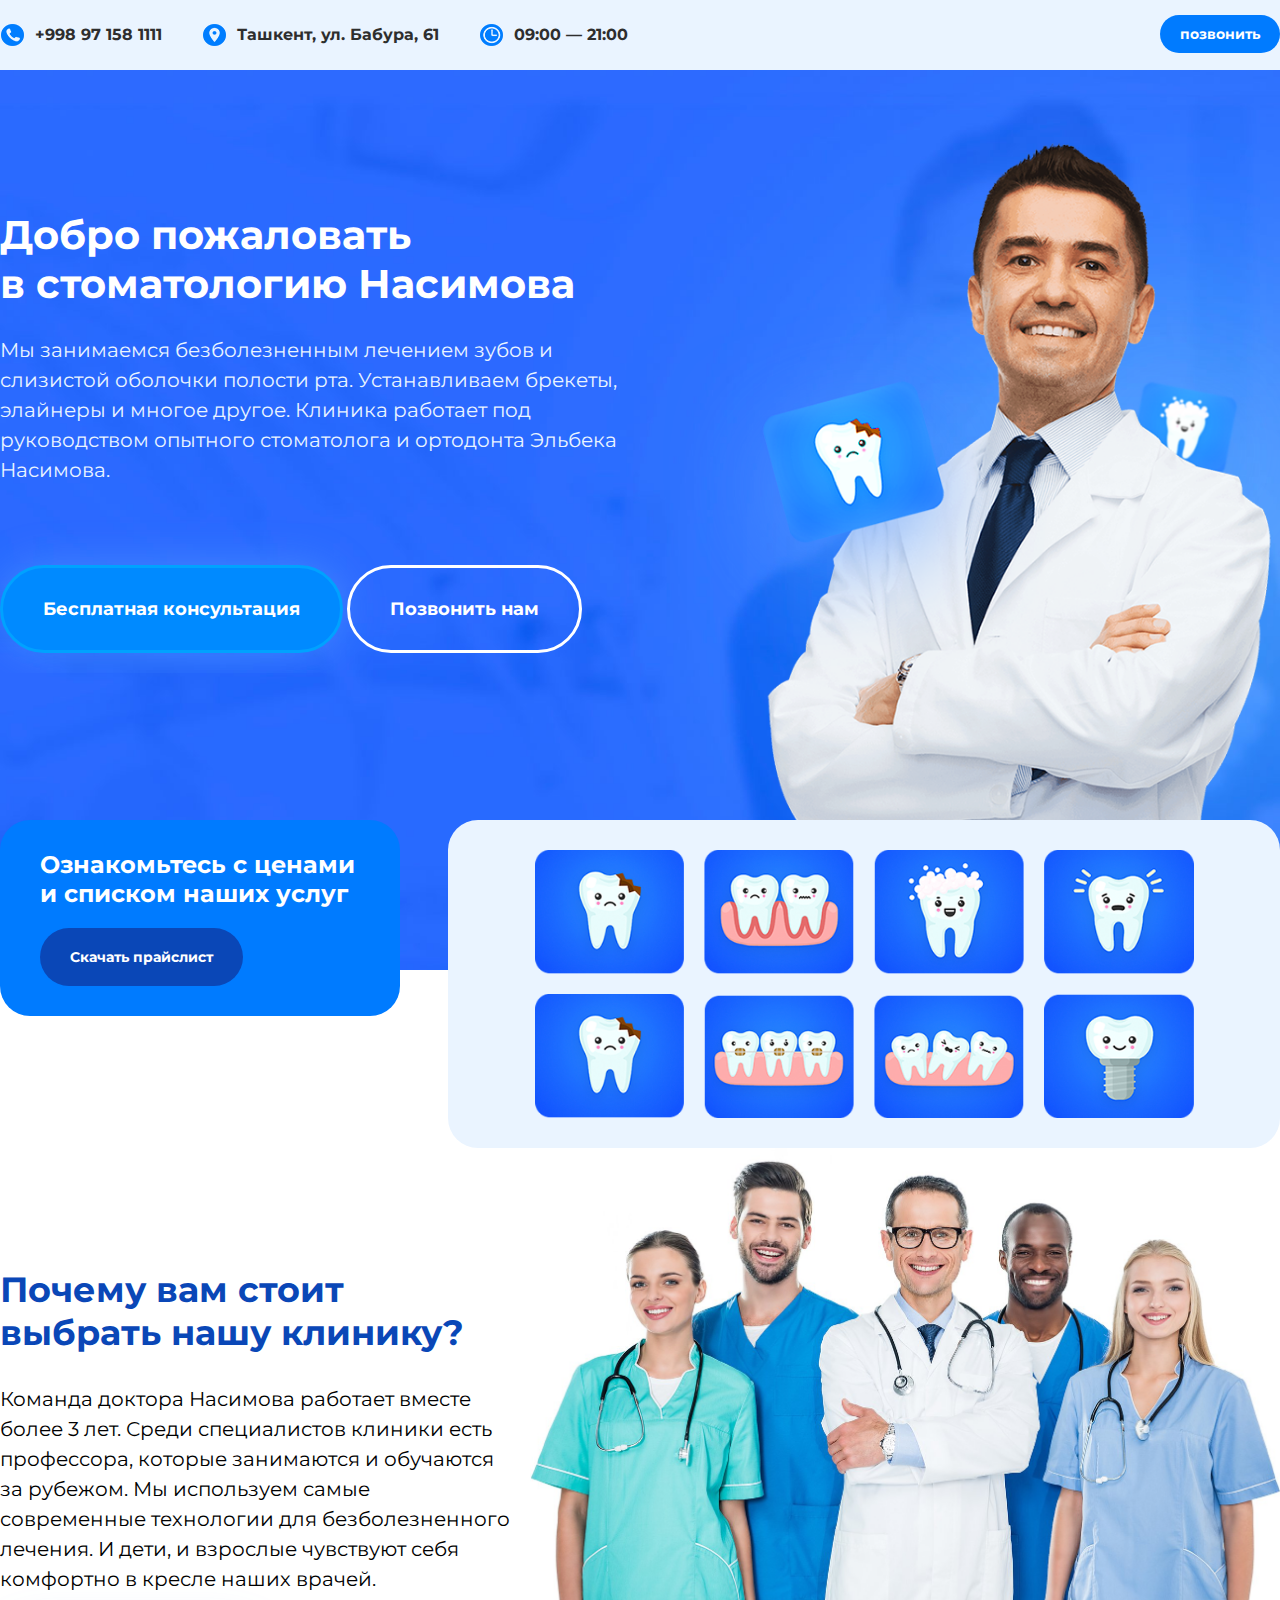
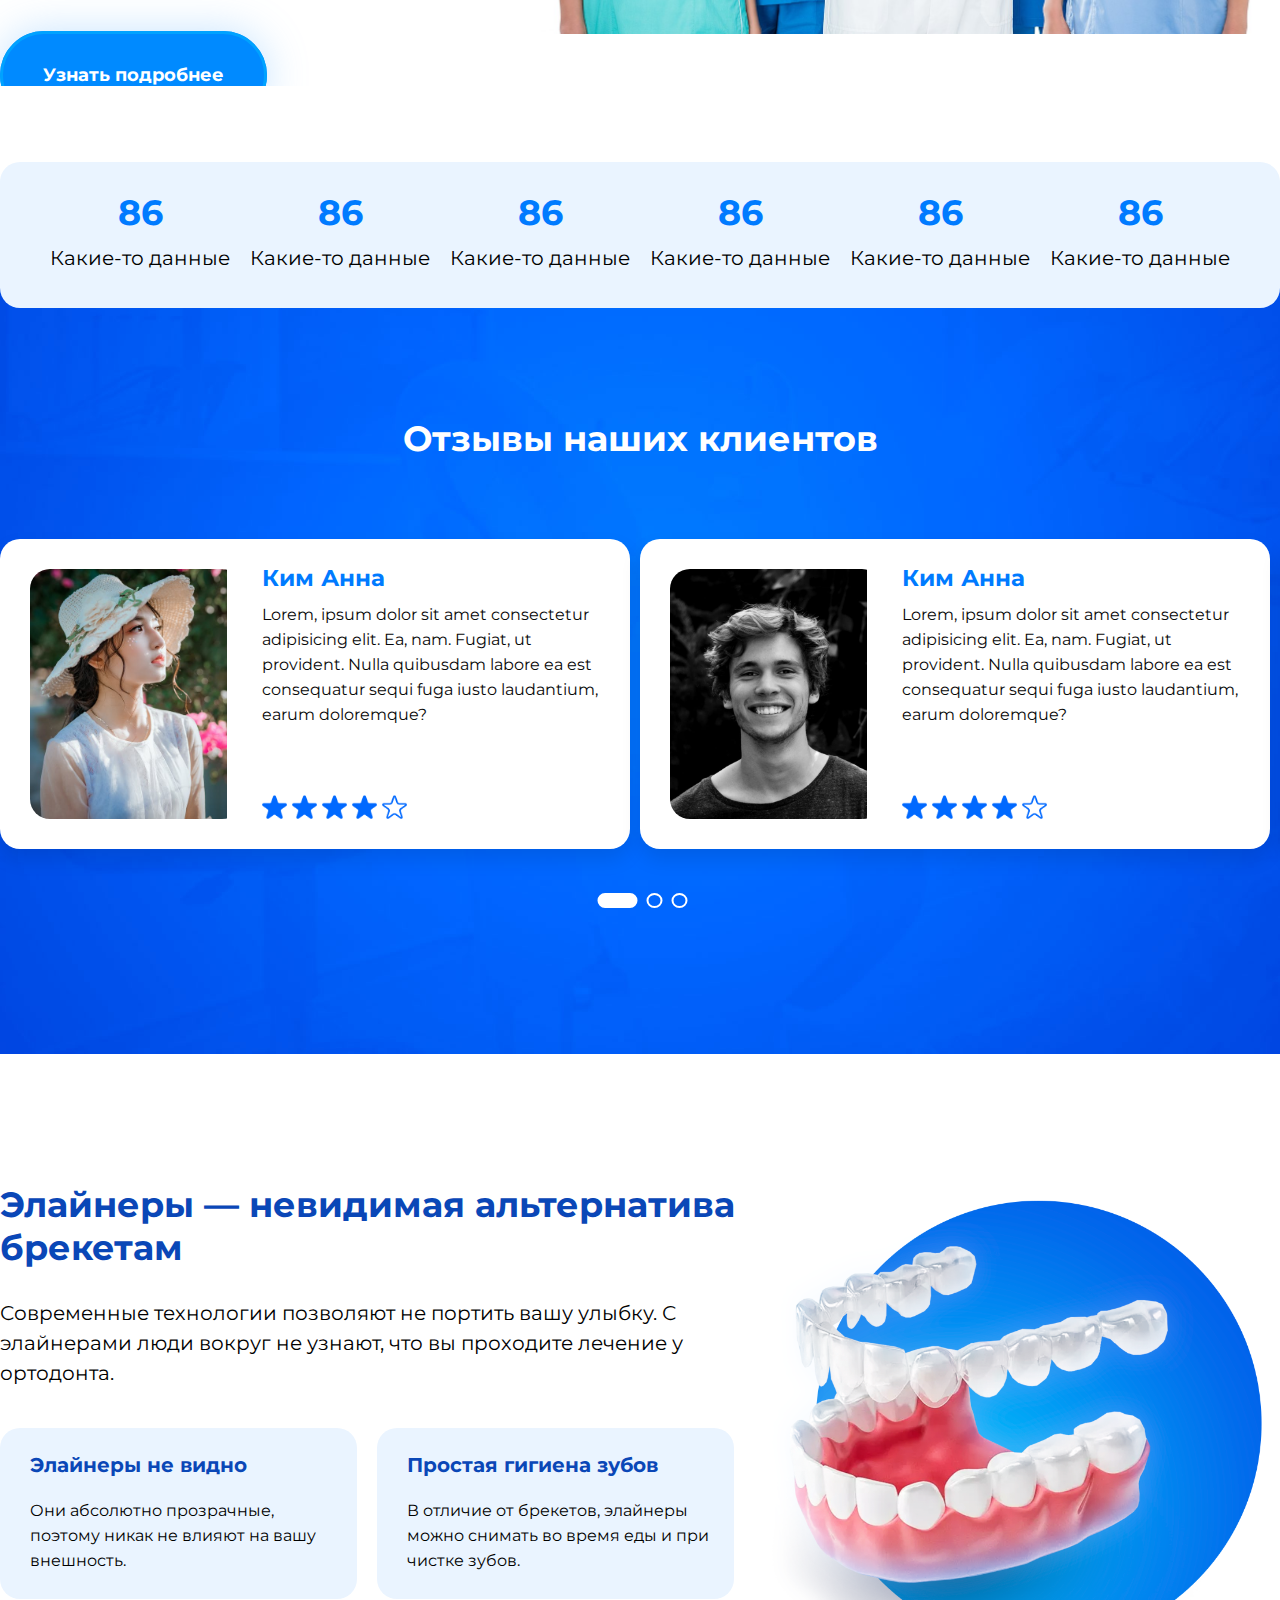
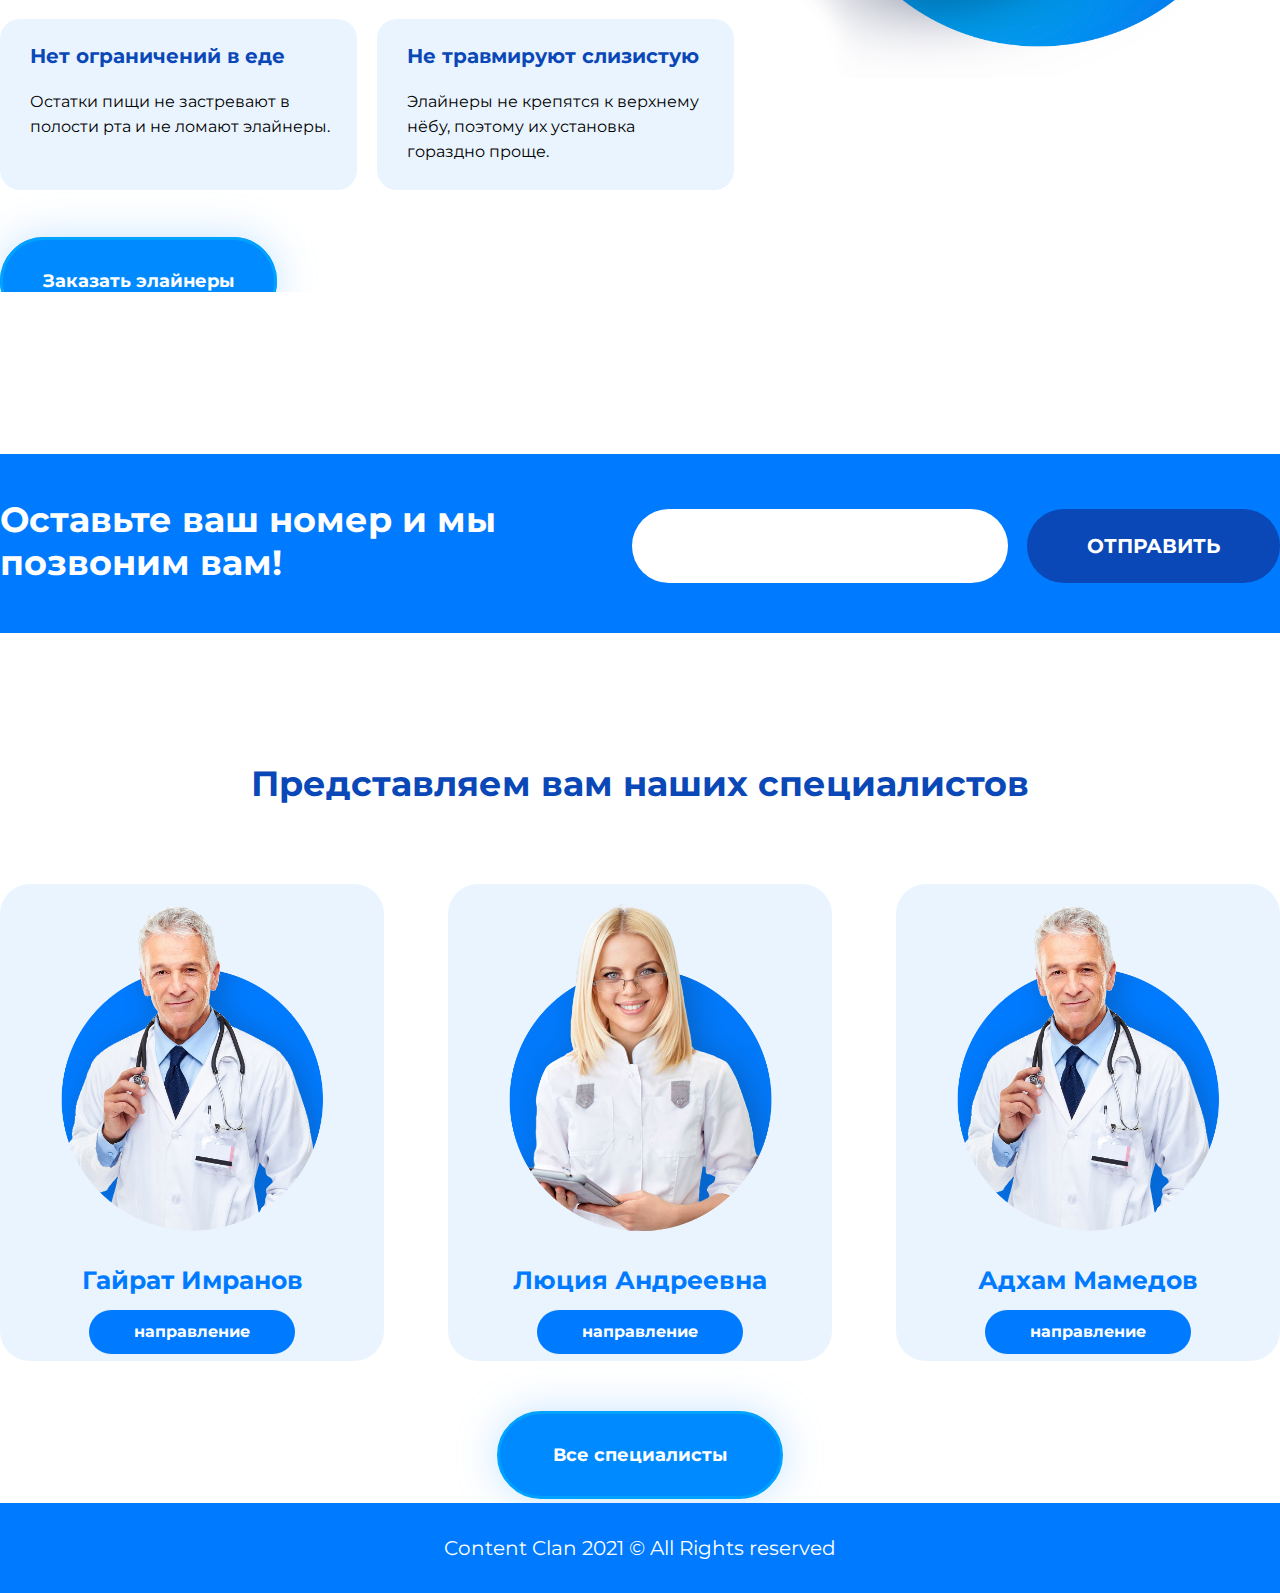
==== index.html @ 6bcc5aa1 "first deploz" ====
<!DOCTYPE html>
<html lang="ru">

    <head>
        <meta charset="UTF-8">
        <meta http-equiv="X-UA-Compatible" content="IE=edge">
        <meta name="viewport" content="width=device-width, initial-scale=1.0">
        <title>Стоматология Насимова</title>
        <link rel="stylesheet" href="style.css">
    </head>

    <body>
        <div class="popup">
            <div class="container">
                <div class="popitblock" id="popitblock">
                    <h2>Оставьте ваш номер телефона и мы вам перезвоним</h2>
                    <p>Либо позвоните нам с вашего номера и забранируем для вас время:</p>
                    <a href="#" class="telButton">+998 91 123 45 67</a>
                    <form action="POST">
                        <input id="phone" type="text" placeholder="+998 (__) ___-__-__" data-slots="_">
                        <input id="submit" type="submit" value="oтправить">
                    </form>
                    <img id="closeit" src="images/close.png" alt="closeit">
                </div>
            </div>
        </div>
        <header>
            <div class="container">
                <div class="topBar">
                    <ul>
                        <li class="topBarList">+998 97 158 1111</li>
                        <li class="topBarList">Ташкент, ул. Бабура, 61</li>
                        <li class="topBarList">09:00 — 21:00</li>
                    </ul>
                    <a href="#" class="buttonNumber" id="openPop">Позвонить</a>
                </div>

            </div>
        </header>
        <main>
            <section class="hero">
                <div class="container">
                    <div class="hero70">
                        <h1>Добро пожаловать<br>в стоматологию Насимова</h1>
                        <p>Мы занимаемся безболезненным лечением зубов и слизистой оболочки полости рта. Устанавливаем
                                                    брекеты,
                                                    элайнеры и многое другое. Клиника работает под руководством опытного стоматолога и ортодонта
                                                    Эльбека
                                                    Насимова.</p>
                        <a href="#" class="mainButton" id="openPop">Бесплатная консультация</a>
                        <a href="#" class="heroButtonSecond" id="openPop">Позвонить нам</a>
                    </div>
                    <img class="doctor" src="images/doctor.png" alt="doctor">
                </div>
            </section>
            <section class="services">
                <div class="container">
                    <div class="serviceText">
                        <h2>Ознакомьтесь с ценами и списком наших услуг</h2>

                        <a href="#" class="downloadButton">Скачать прайслист</a>
                    </div>
                    <div class="serviceIcons">
                        <div class="flexIcons">
                            <img src="images/image01.png" alt="Service Icon">
                            <img src="images/image02.png" alt="Service Icon">
                            <img src="images/image03.png" alt="Service Icon">
                            <img src="images/image04.png" alt="Service Icon">
                            <img src="images/image05.png" alt="Service Icon">
                            <img src="images/image06.png" alt="Service Icon">
                            <img src="images/image07.png" alt="Service Icon">
                            <img src="images/image08.png" alt="Service Icon">
                        </div>
                    </div>
                </div>
            </section>
            <section class="whyWe">
                <div class="container">
                    <div class="whyWeText">
                        <h2>Почему вам стоит выбрать нашу клинику?</h2>
                        <p>Команда доктора Насимова работает вместе более 3 лет. Среди специалистов клиники есть профессора,
                                                    которые занимаются и обучаются за рубежом. Мы используем самые современные технологии для
                                                    безболезненного лечения. И дети, и взрослые чувствуют себя комфортно в кресле наших врачей.</p>
                        <a href="#" class="mainButton buttonWhyWe" id="openPop">Узнать подробнее</a>
                        <img src="images/team-group.jpg" alt="Our doctors">
                    </div>

                </div>
            </section>
            <section class="statistics">
                <div class="container">
                    <ul class="numbersList">
                        <li class="numbersItem">
                            <h2>86</h2>
                            <p>Какие-то данные</p>
                        </li>
                        <li class="numbersItem">
                            <h2>86</h2>
                            <p>Какие-то данные</p>
                        </li>
                        <li class="numbersItem">
                            <h2>86</h2>
                            <p>Какие-то данные</p>
                        </li>
                        <li class="numbersItem">
                            <h2>86</h2>
                            <p>Какие-то данные</p>
                        </li>
                        <li class="numbersItem">
                            <h2>86</h2>
                            <p>Какие-то данные</p>
                        </li>
                        <li class="numbersItem">
                            <h2>86</h2>
                            <p>Какие-то данные</p>
                        </li>
                    </ul>
                </div>
            </section>
            <section class="testimonials">
                <div class="container testimonial">
                    <h2>Отзывы наших клиентов</h2>
                    <div class="wrapper">
                        <div class="card">
                            <div class="card-thumb">
                                <img src="images/img-1.jpeg" class="client-img" alt="">
                            </div>
                            <div class="card-body">
                                <h3 class="clientName">Ким Анна</h3>
                                <p class="review">Lorem, ipsum dolor sit amet consectetur adipisicing elit. Ea, nam. Fugiat, ut provident. Nulla quibusdam labore ea est consequatur sequi fuga iusto laudantium, earum doloremque?</p>
                                <div class="rating">
                                    <img src="images/star-fill.png" class="star" alt="">
                                    <img src="images/star-fill.png" class="star" alt="">
                                    <img src="images/star-fill.png" class="star" alt="">
                                    <img src="images/star-fill.png" class="star" alt="">
                                    <img src="images/star-no-fill.png" class="star" alt="">
                                </div>
                            </div>
                        </div>
                        <div class="card">
                            <div class="card-thumb">
                                <img src="images/img-2.jpeg" class="client-img" alt="">
                            </div>
                            <div class="card-body">
                                <h3 class="clientName">Ким Анна</h3>
                                <p class="review">Lorem, ipsum dolor sit amet consectetur adipisicing elit. Ea, nam. Fugiat, ut provident. Nulla quibusdam labore ea est consequatur sequi fuga iusto laudantium, earum doloremque?</p>
                                <div class="rating">
                                    <img src="images/star-fill.png" class="star" alt="">
                                    <img src="images/star-fill.png" class="star" alt="">
                                    <img src="images/star-fill.png" class="star" alt="">
                                    <img src="images/star-fill.png" class="star" alt="">
                                    <img src="images/star-no-fill.png" class="star" alt="">
                                </div>
                            </div>
                        </div>
                        <div class="card">
                            <div class="card-thumb">
                                <img src="images/img-3.jpeg" class="client-img" alt="">
                            </div>
                            <div class="card-body">
                                <h3 class="clientName">Ким Анна</h3>
                                <p class="review">Lorem, ipsum dolor sit amet consectetur adipisicing elit. Ea, nam. Fugiat, ut provident. Nulla quibusdam labore ea est consequatur sequi fuga iusto laudantium, earum doloremque?</p>
                                <div class="rating">
                                    <img src="images/star-fill.png" class="star" alt="">
                                    <img src="images/star-fill.png" class="star" alt="">
                                    <img src="images/star-fill.png" class="star" alt="">
                                    <img src="images/star-fill.png" class="star" alt="">
                                    <img src="images/star-no-fill.png" class="star" alt="">
                                </div>
                            </div>
                        </div>
                        <div class="card">
                            <div class="card-thumb">
                                <img src="images/img-3.jpeg" class="client-img" alt="">
                            </div>
                            <div class="card-body">
                                <h3 class="clientName">Ким Анна</h3>
                                <p class="review">Lorem, ipsum dolor sit amet consectetur adipisicing elit. Ea, nam. Fugiat, ut provident. Nulla quibusdam labore ea est consequatur sequi fuga iusto laudantium, earum doloremque?</p>
                                <div class="rating">
                                    <img src="images/star-fill.png" class="star" alt="">
                                    <img src="images/star-fill.png" class="star" alt="">
                                    <img src="images/star-fill.png" class="star" alt="">
                                    <img src="images/star-fill.png" class="star" alt="">
                                    <img src="images/star-no-fill.png" class="star" alt="">
                                </div>
                            </div>
                        </div>
                        <div class="card">
                            <div class="card-thumb">
                                <img src="images/img-3.jpeg" class="client-img" alt="">
                            </div>
                            <div class="card-body">
                                <h3 class="clientName">Ким Анна</h3>
                                <p class="review">Lorem, ipsum dolor sit amet consectetur adipisicing elit. Ea, nam. Fugiat, ut provident. Nulla quibusdam labore ea est consequatur sequi fuga iusto laudantium, earum doloremque?</p>
                                <div class="rating">
                                    <img src="images/star-fill.png" class="star" alt="">
                                    <img src="images/star-fill.png" class="star" alt="">
                                    <img src="images/star-fill.png" class="star" alt="">
                                    <img src="images/star-fill.png" class="star" alt="">
                                    <img src="images/star-no-fill.png" class="star" alt="">
                                </div>
                            </div>
                        </div>
                        <div class="card">
                            <div class="card-thumb">
                                <img src="images/img-3.jpeg" class="client-img" alt="">
                            </div>
                            <div class="card-body">
                                <h3 class="clientName">Ким Анна</h3>
                                <p class="review">Lorem, ipsum dolor sit amet consectetur adipisicing elit. Ea, nam. Fugiat, ut provident. Nulla quibusdam labore ea est consequatur sequi fuga iusto laudantium, earum doloremque?</p>
                                <div class="rating">
                                    <img src="images/star-fill.png" class="star" alt="">
                                    <img src="images/star-fill.png" class="star" alt="">
                                    <img src="images/star-fill.png" class="star" alt="">
                                    <img src="images/star-fill.png" class="star" alt="">
                                    <img src="images/star-no-fill.png" class="star" alt="">
                                </div>
                            </div>
                        </div>
                    </div>
                    <div class="indicators">
                        <button class="active"></button>
                        <button></button>
                        <button></button>
                    </div>
                </div>
            </section>
            <section class="aligners">
                <div class="container">
                    <div class="alignersText">
                        <h2>Элайнеры — невидимая альтернатива брекетам</h2>
                        <p>Современные технологии позволяют не портить вашу улыбку. С элайнерами люди вокруг не узнают, что
                                                    вы проходите лечение у ортодонта.</p>
                        <ul class="alignersList">
                            <li class="alignersItem">
                                <p class="alignersHeader">Элайнеры не видно</p>
                                <p>Они абсолютно прозрачные, поэтому никак не влияют на вашу внешность.</p>
                            </li>
                            <li class="alignersItem">
                                <p class="alignersHeader">Простая гигиена зубов</p>
                                <p>В отличие от брекетов, элайнеры можно снимать во время еды и при чистке зубов.</p>
                            </li>
                            <li class="alignersItem">
                                <p class="alignersHeader">Нет ограничений в еде</p>
                                <p>Остатки пищи не застревают в полости рта и не ломают элайнеры.</p>
                            </li>
                            <li class="alignersItem">
                                <p class="alignersHeader">Не травмируют слизистую</p>
                                <p>Элайнеры не крепятся к верхнему нёбу, поэтому их установка гораздно проще.</p>
                            </li>
                        </ul>
                        <a href="#" class="mainButton" id="openPop">Заказать элайнеры</a>

                    </div>
                    <img src="images/aligners.png" alt="Aligners">
                </div>
            </section>
            <section class="contactUsForm">
                <div class="container">
                    <div class="fiftyTofifty">
                        <h2>Оставьте ваш номер и мы позвоним вам!</h2>
                    </div>
                    <form action="submit">
                        <input class="telNummer" type="number">
                        <input class="submitButton" type="submit" value="ОТПРАВИТЬ">
                    </form>
                </div>
            </section>
            <section class="doctorsection">
                <div class="container">
                    <h2>Представляем вам наших специалистов</h2>
                    <div class="doc">
                        <div class="doctors">
                            <img src="images/doctorsDesc.png" alt="" class="doctorImg">
                            <h3 class="headingDoctors">Гайрат Имранов</h3>
                            <p class="doctorsSpecs">направление</p>
                        </div>
                        <div class="doctors">
                            <img src="images/doctorsDescW.png" alt="" class="doctorImg">
                            <h3 class="headingDoctors">Люция Андреевна</h3>
                            <p class="doctorsSpecs">направление</p>
                        </div>
                        <div class="doctors">
                            <img src="images/doctorsDesc.png" alt="" class="doctorImg">
                            <h3 class="headingDoctors">Адхам Мамедов</h3>
                            <p class="doctorsSpecs">направление</p>
                        </div>
                    </div>
<a href="https://www.instagram.com/nasimov.orthodontics/" class="mainButton" target="_blank">Все специалисты</a>               
</div>
            </section>
        </main>
        <footer>
            <p>Content Clan 2021 © All Rights reserved</p>
        </footer>
        <script src="app.js"></script>
    </body>

</html>
---- style.css ----
@import url('https://fonts.googleapis.com/css2?family=Montserrat:wght@400;700&display=swap');

:root {
    --color-primary: #007bff;
    --color-secondary: #0a47b7;
    --color-bg: #eaf4ff;
    --color-dark: rgb(46, 46, 46);
}

body{
    margin: 0;
    padding: 0;
    font-family: 'Montserrat', sans-serif;
}
header{
    background-color: var(--color-bg);
}

.container{
    max-width: 1280px;
    margin: auto; 
}

.topBar{
    margin: 0;
    padding: 25px 0 45px 0;
}

.topBar ul{
    padding: 0;
    margin: 0;
}

.topBar li{
    display: inline;
    float: left;
    position: relative;
    text-decoration: none;
    padding-right: 40px;
    padding-left: 35px;
    font-weight: 700;
    color: var(--color-dark);
}

.topBar li::before{
    content: "";
    color: red;
    width: 25px;
    height: 25px;
    position: absolute;
    left: 0px;
    top:-3px;
    background-size: 25px 25px;
}

.topBar li:nth-child(1)::before{
    background-image: url("images/phoneIcon.png");
}
.topBar li:nth-child(2)::before{
    background-image: url("images/locatioIcon.png");
}
.topBar li:nth-child(3)::before{
    background-image: url("images/timeIcon.png");
}

.topBar a{
    padding: 0;
    font-size: 14px;
    margin: 0;
    float: right;
    text-transform: lowercase;
    margin-top: -10px;
    color: white;
    background-color: var(--color-primary);
    padding: 10px 20px;
    text-decoration: none;
    font-weight: 700;
    border-radius: 100px;
}

.hero{
    padding: 0;
    height: 100vh;
    text-align: center;
    background-image: url("images/bg-doc-hero.jpg");
    background-size: cover;
    background-position: 0 0;
}

.hero70{
    display: inline;
    width: 60%;
    float: left;
    text-align: left;
    color: white;
    position: relative;

}
.hero70 h1{
    margin-top: 210px;
    font-size: 53px;
}

p{
    font-size: 20px;
    line-height: 30px;
}

.hero70 p{
    color: var(--color-bg);
    margin-bottom: 80px;
}

.mainButton{
    color: white;
    background-color: #008aff;
    padding: 30px 40px;
    border-radius: 200px;
    font-size: 18px;
    font-weight: 700;
    text-decoration: none;
    box-shadow: 0 0px 40px rgba(107, 184, 255, 0.377);
    border: rgb(0, 162, 255) 3px solid;
}
.heroButtonSecond{
    margin-left: 20px;
    color: white;
    border: white 3px solid;
    padding: 30px 40px;
    border-radius: 200px;
    font-size: 18px;
    font-weight: 700;
    text-decoration: none;
}
.doctor{
    width: 720px;
    position: absolute;
    float: right;
    right: 170px;
    bottom: -70px;
}

.services{
    position: relative;
    z-index: 3;
    margin-top: -70px;
}

.serviceText{
    display: inline-block;
    width: 25%;
    background-color: var(--color-primary);
    color: white;
    padding: 10px 40px;
    border-radius: 30px;
}
h2{
    font-size: 35px;
}

.downloadButton{
    display: inline-block;
    color: white;
    background-color: var(--color-secondary);
    padding: 20px 30px;
    border-radius: 200px;
    font-size: 16px;
    font-weight: 700;
    text-decoration: none;
    margin-bottom: 20px;
}
.serviceIcons{
    width: 65%;
    background-color: var(--color-bg);
    float: right;
    border-radius: 30px;
}
.flexIcons{
    display: flex;
    width: 100%;
    flex-wrap: wrap;
    justify-content: center;
    align-items: center;
    margin: 20px 0;
}
.flexIcons img{
    width: 18%;
    padding: 10px;
}
.whyWe .container{
    position: relative;
    margin-bottom: 60px;
}

.whyWeText{
    width: 40%;   
}
.whyWeText h2{
    margin-top: 120px;
    color: var(--color-secondary);   
}
.whyWeText p{
    position: relative;
    z-index: 3;
    margin-bottom: 70px;
}
.whyWeText img{
    position: absolute;
    width: 750px;
    top: 0;
    right: 0;
}

.numbersList{
    border-radius: 20px;
    background-color: var(--color-bg);
    position: relative;
    display: flex;
    justify-content: center;
    align-items: center;
    z-index: 10;
    flex-wrap: wrap;
    padding: 0 30px;
}

.numbersList li{
    margin: 0 10px;
    text-align: center;
    list-style-type: none;
}

.numbersList li h2{
    color: var(--color-primary);
}

.numbersList li p{
    padding-bottom: 15px;
    margin-top: -20px;
}


/*-----SLIDER-----*/
.testimonials{
    width: 100%;
    margin-top: -80px;
    height: 90vh;
    display: flex;
    justify-content: center;
    align-items: center;
    color: #080808;
    background: url("images/bgReviews.jpg");
    background-size: cover;
}

.testimonial{

    position: relative;
    min-width: 350px;
    min-height: 250px;
    padding-bottom: 40px;
    overflow: hidden;
    font-family: 'Montserrat', sans-serif
}

.testimonial h2{
    color: white;
    text-align: center;
}


.wrapper{
    width: 300%;
    min-height: 100%;
    display: flex;
    justify-content: space-between;
    transition: 1s;
}

.card{
    width: 100%;
    min-height: 100%;
    background: #fff;
    border-radius: 20px;
    box-shadow: 0 10px 20px rgba(0, 0, 0, 0.1);
    display: flex;
    justify-content: center;
    align-items: center;
    padding: 30px;
    margin: 50px 10px 20px 0;
}

.card-thumb{
    width: 70%;
    height: 250px;
    overflow: hidden;
    border-radius: 20px;
    position: relative;
    padding-right: 15px;
}

.client-img{
    width: 100%;
    height: 100%;
    object-fit: cover;
}

.card-body{
    width: 120%;
    min-height: 100%;
    height: auto;
    margin-left: 20px;
    position: relative;
    padding-bottom: 50px;
}

.review{
    margin-top: 30px;
    font-size: 16px;
    line-height: 25px;
}

.clientName{
    margin-top: 20px;
    font-size: 23px;
    margin-bottom: -20px;
    color: var(--color-primary);
}

.rating{
    position: absolute;
    bottom: 25px;
    left: 0;
    display: flex;
    justify-content: center;
    align-items: center;
}

.star{
    width: 25px;
    margin-right: 5px;
}

.indicators{
    position: absolute;
    bottom: 0;
    left: 50%;
    transform: translateX(-50%);
}

.indicators button{
    background: none;
    border: none;
    outline: none;
    width: 15px;
    height: 15px;
    border-radius: 50%;
    border: 2px solid #fff;
    cursor: pointer;
    margin-left: 5px;
    transition: .5s;
}

button.active{
    width: 40px;
    border-radius: 50px;
    background: #fff;
}

/*----Aligners----*/
.aligners{
    height: 100vh;
    margin-bottom: 100px;
}


.alignersText{
    width: 60%;
    display: inline-block;
}
.alignersText h2{
    color: var(--color-secondary);
    padding-top: 100px;
}

.alignersList{
    display: flex;
    flex-wrap: wrap;
    margin: 0px 0px 80px 0;
    padding: 0;
}

.alignersItem{
    list-style-type: none;
    width: 40%;
    background-color: var(--color-bg);
    border-radius: 20px;
    padding: 5px 20px 10px 30px;
    margin: 20px 20px 0 0;
    position: relative;
}

.aligners img{
    width: 40%;
    float: right;
    position: absolute;
    margin-top: 130px;
}
.alignersItem p{
    font-size: 16px;
    line-height: 25px;
}
.alignersHeader{
    color: var(--color-secondary);
    font-weight: 700;
    font-size: 20px !important;
}

/*----Form----*/
.contactUsForm{
    background-color: var(--color-primary);
    padding: 15px 0 20px 0;
}

.fiftyTofifty{
    width: 40%;
    color: white;
    display: inline-block;
}
form{
    display: block;
    float: right;
    margin-top: 40px;
}

.telNummer{
    padding: 25px 50px 25px 50px;
    border-radius: 100px;
    border: none;
    font-size: 20px;
    font-family: 'Montserrat', sans-serif;
    font-weight: 700;
    color: var(--color-primary);
}
.submitButton{
    padding: 25px 60px;
    border-radius: 100px;
    margin-left: 15px;
    border: none;
    font-size: 20px;
    font-family: 'Montserrat', sans-serif;
    font-weight: 700;
    color: white;
    background-color: var(--color-secondary);
}
/*----Doctors----*/
.doctorsection{
    height: 100vh;
    margin-top: -30px;
}
.doctorsection .mainButton{
    text-align: center;
    display: block;
    margin: 50px auto;
    width: 200px;
} 
.doc{
    display: flex;
    flex-wrap: wrap;
    justify-content: space-between;
    align-items: center;
}
.doctors{
    width: 30%;
    border-radius: 30px;
    height: 53vh;
    background-color: var(--color-bg);
    overflow: hidden;
}
.doctors img{
    width: 70%;
    display: block;
    padding-top: 20px;
    margin: auto;
}

.doctorsection h2{
    color: var(--color-secondary);
    text-align: center;
    padding-top: 130px;
    padding-bottom: 50px;
}

.headingDoctors{
    text-align: center;
    font-size: 25px;
    color: var(--color-primary);
}
.doctorsSpecs{
    text-align: center;
    color: white;
    font-weight: 700;
    background-color: var(--color-primary);
    padding: 7px 7px;
    border-radius: 100px;
    display: block;
    width: 50%;
    margin: auto;
    font-size: 16px;
    margin-top: -10px;

}

footer{
    background-color: var(--color-primary);
    text-align: center;
    color: white;
    padding: 10px 0;
}

/*----form css----*/
.popup{
    height: 100vh;
    width: 100%;
    position: fixed;
    z-index: 9990;
    display: none;
    background-color: rgba(0, 0, 0, 0.884);
}
.popitblock{
    width: 50%;
    margin: 25% auto;
    padding: 20px 70px;
    border-radius: 30px;
    color: white;
    background-color: var(--color-primary);
    position: relative;
    box-shadow: 0 10px 100px rgb(0, 140, 255);
}
.popitblock a{
 background-color: var(--color-secondary);
 color: white;
 text-decoration: none;
 font-weight: 700;
 padding: 20px;
 border-radius: 30px;
 display: inline-block;
 margin-bottom: 20px;
}
.popitblock form{
    display: inline;
    margin-top: 0px;
}
#phone{
    font-size: 18px;
    padding: 15px 15px 15px 20px;
    border-radius: 30px;
    border: none;
    font-family: 'Montserrat', sans-serif;
    color: dimgrey;
    text-decoration: none;

}
#submit{
    font-size: 18px;
    margin-left: -50px;
    padding: 16px 30px;
    border-radius: 30px;
    border: none;
    font-family: 'Montserrat', sans-serif;
    color: white;
    background-color: var(--color-secondary);
    text-decoration: none;
}
.popitblock img{
    width: 35px;
    position: absolute;
    height: 35px;
    top: 20px;
    right: 20px;
}


@media (max-width: 800px){
    .container{
        width: 50%;
        margin: auto;
    }
    .card{
        flex-direction: column;
    }
    .card-thumb{
        width: 100%;
        border-radius: 10px;
    }
    .card-body{
        width: 100%;
        min-height: auto;
        margin-left: 0;
    }
}


@media screen and (min-width: 1440px) and (max-width: 1919px){
    .container{
        width: 100%;
    }
    .doctor{
        right: 10px
    }
}

@media screen and (min-width: 1024px) and (max-width: 1439px){
    .container{
        width: 100%;
        overflow: hidden;
        margin-right: 0;
        margin: auto;
    }
    .doctor{
        right: -80px;
        top: 131px;
    }
    .hero{
        margin-bottom: -150px;
    }
    .hero70{
        width: 50%;
        margin-top: -70px;
    }
    .hero70 h1{
        font-size: 40px;
    }
    .hero70 a{
        font-size: 18px;
        display: inline-block;
        margin-bottom: 20px;
        margin-left: 0px;
    }

    .serviceText h2{
        font-size: 24px;
    }
    .serviceText a{
        font-size: 14px;
    }
}
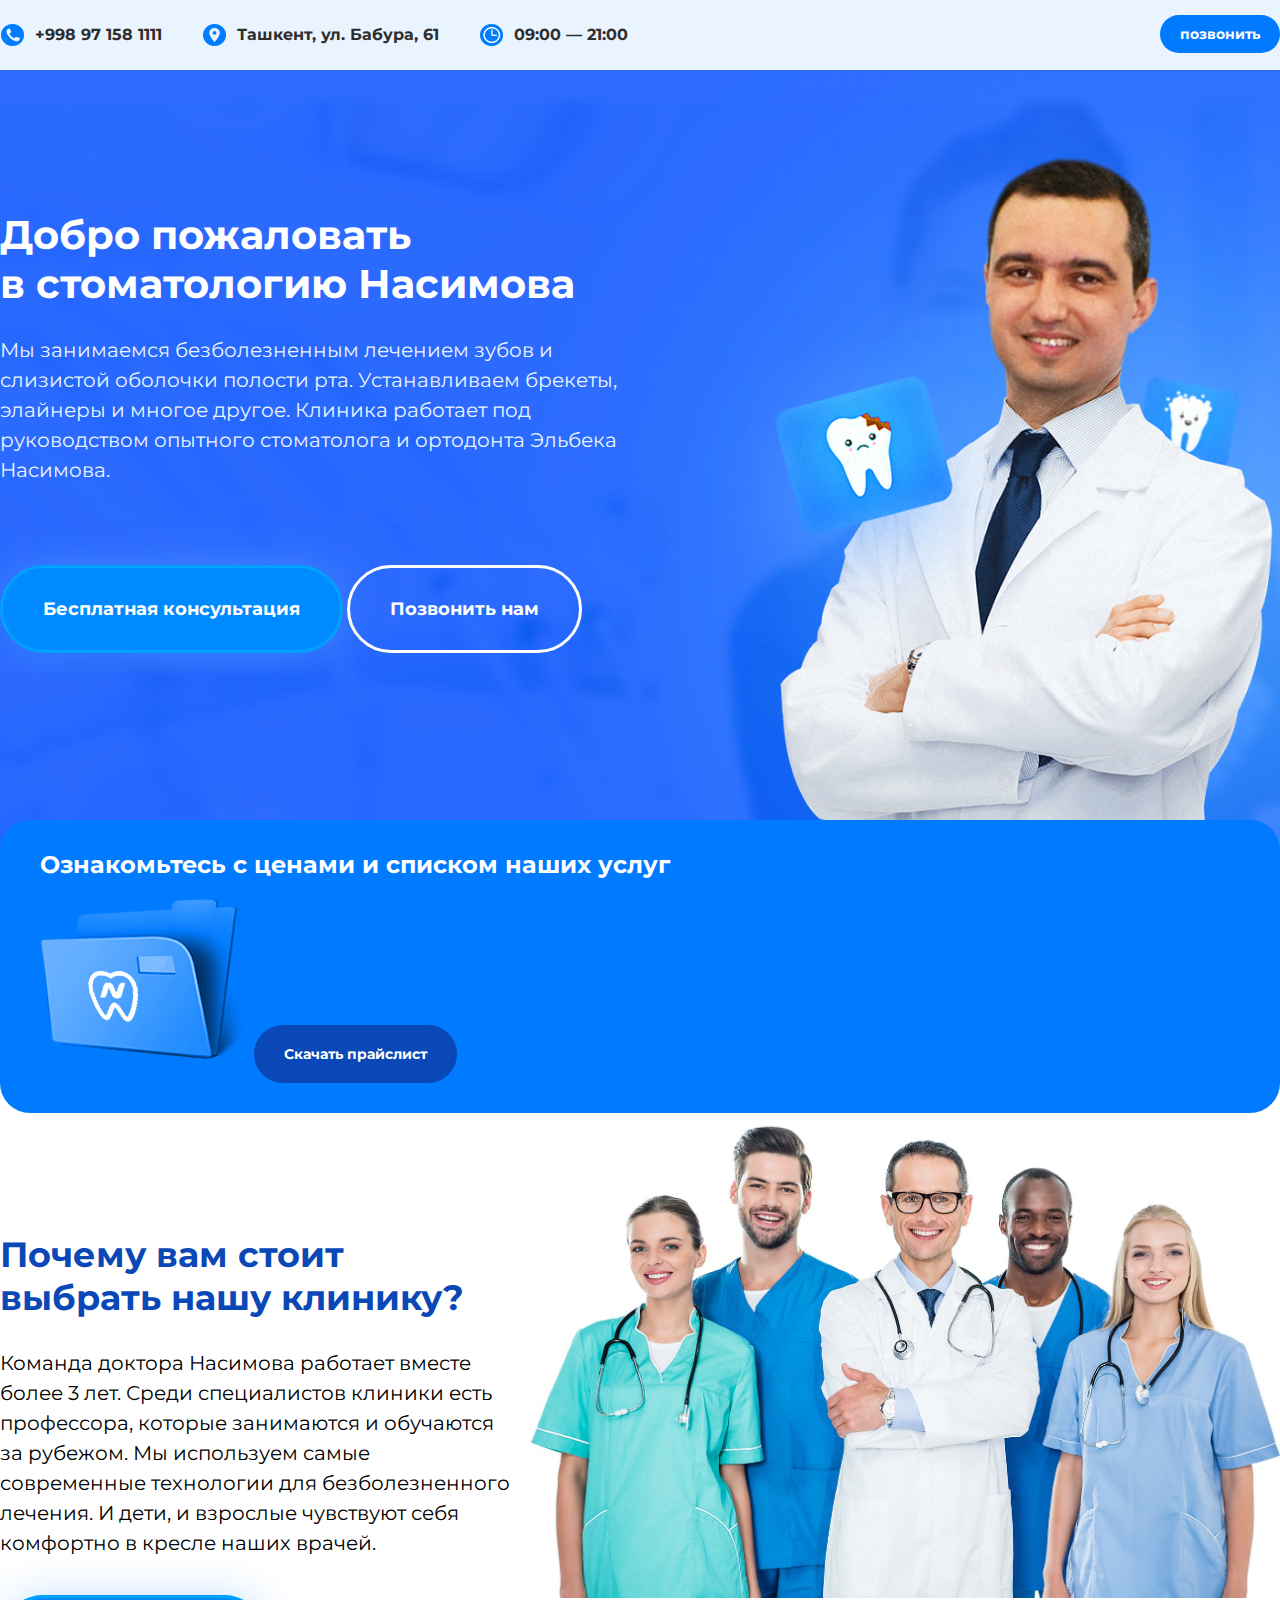
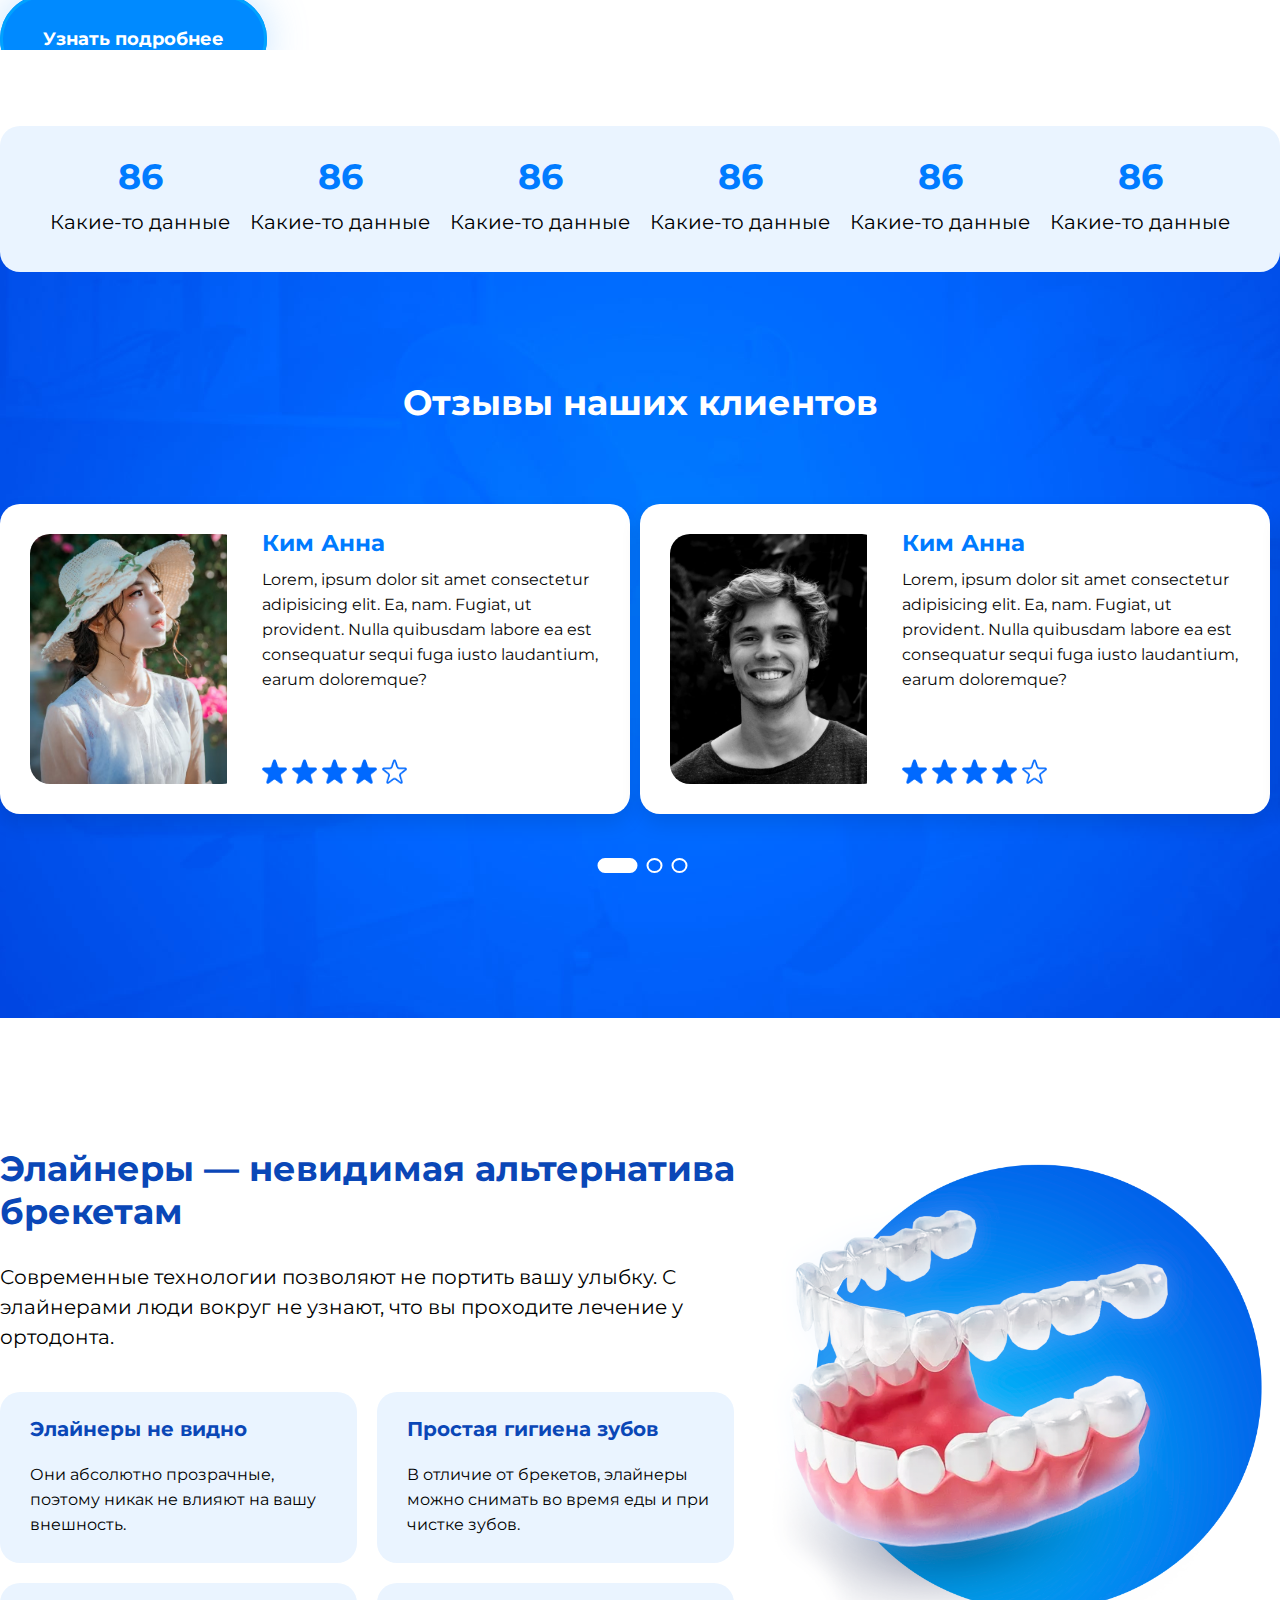
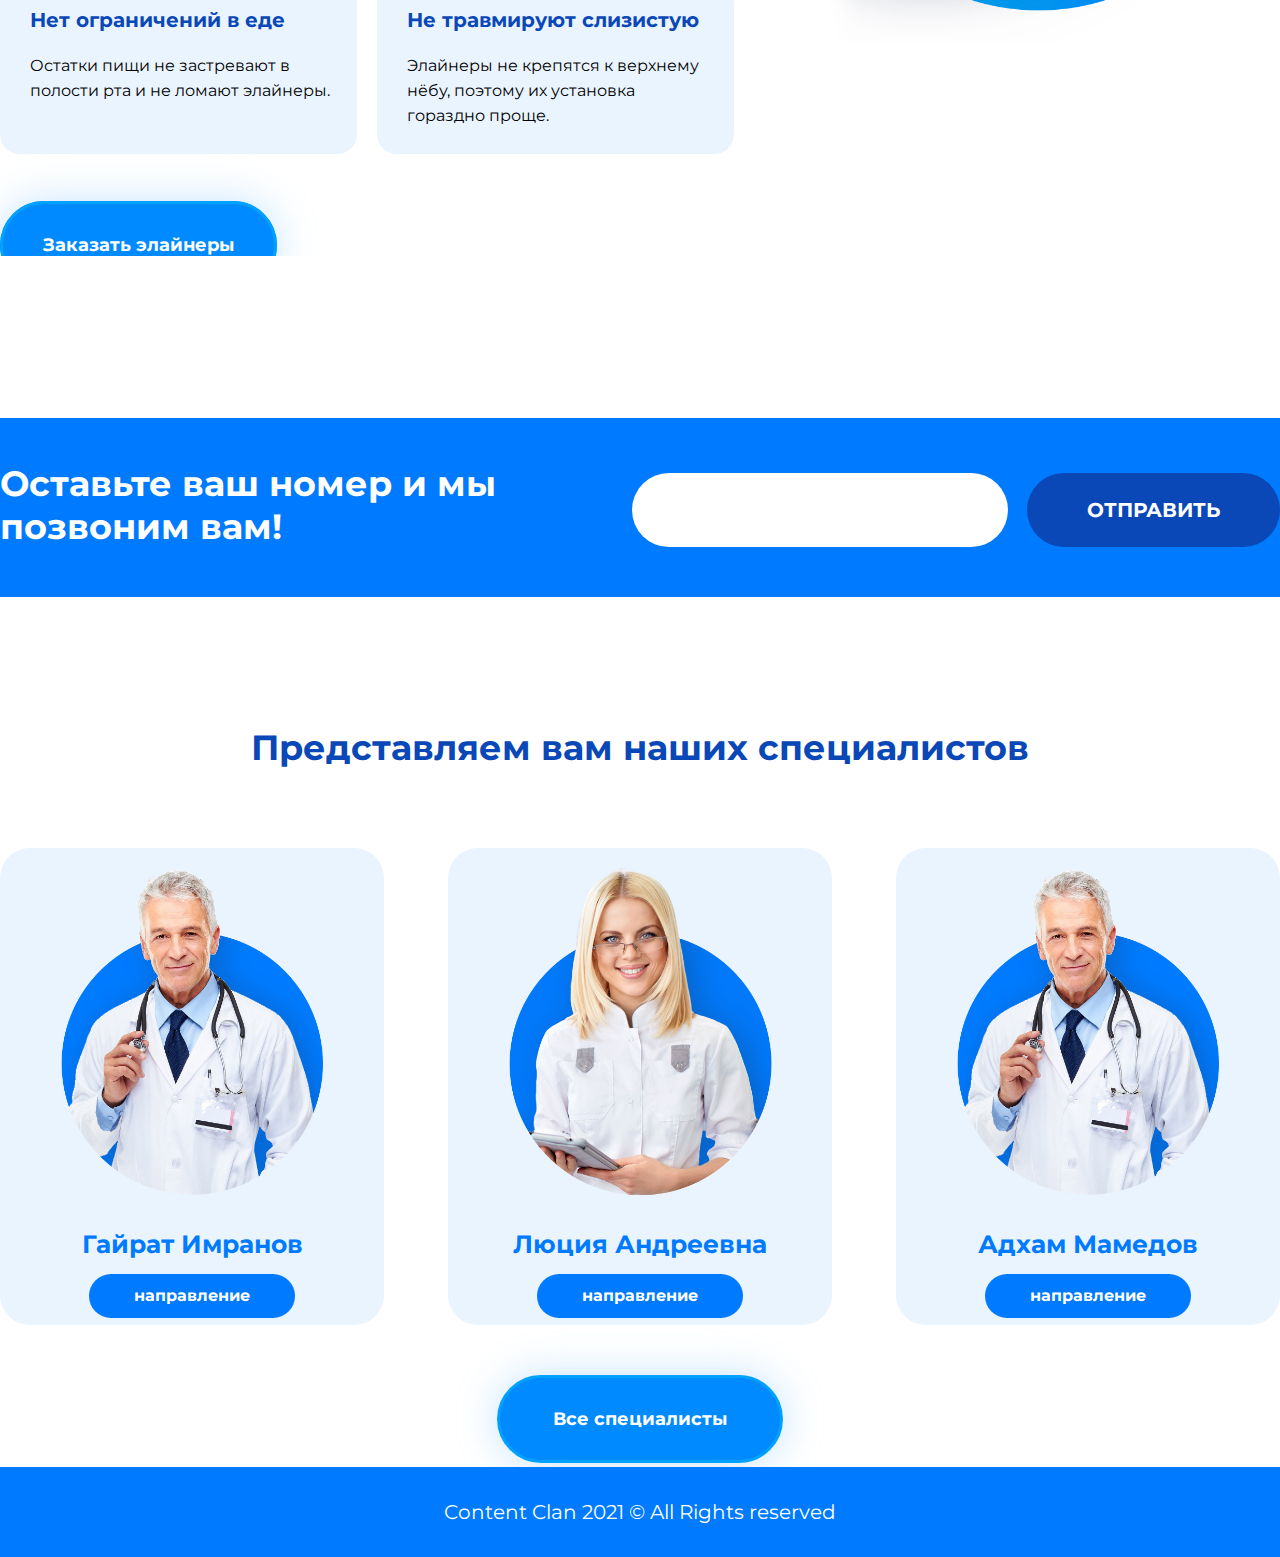
==== commit 66ee63bd: "edits" ====
--- a/index.html
+++ b/index.html
@@ -57,20 +57,8 @@
                 <div class="container">
                     <div class="serviceText">
                         <h2>Ознакомьтесь с ценами и списком наших услуг</h2>
-
+                        <img class="folder" src="images/folder.png" alt="folder">
                         <a href="#" class="downloadButton">Скачать прайслист</a>
-                    </div>
-                    <div class="serviceIcons">
-                        <div class="flexIcons">
-                            <img src="images/image01.png" alt="Service Icon">
-                            <img src="images/image02.png" alt="Service Icon">
-                            <img src="images/image03.png" alt="Service Icon">
-                            <img src="images/image04.png" alt="Service Icon">
-                            <img src="images/image05.png" alt="Service Icon">
-                            <img src="images/image06.png" alt="Service Icon">
-                            <img src="images/image07.png" alt="Service Icon">
-                            <img src="images/image08.png" alt="Service Icon">
-                        </div>
                     </div>
                 </div>
             </section>
--- a/style.css
+++ b/style.css
@@ -147,8 +147,7 @@
 }
 
 .serviceText{
-    display: inline-block;
-    width: 25%;
+
     background-color: var(--color-primary);
     color: white;
     padding: 10px 40px;
@@ -168,24 +167,6 @@
     font-weight: 700;
     text-decoration: none;
     margin-bottom: 20px;
-}
-.serviceIcons{
-    width: 65%;
-    background-color: var(--color-bg);
-    float: right;
-    border-radius: 30px;
-}
-.flexIcons{
-    display: flex;
-    width: 100%;
-    flex-wrap: wrap;
-    justify-content: center;
-    align-items: center;
-    margin: 20px 0;
-}
-.flexIcons img{
-    width: 18%;
-    padding: 10px;
 }
 .whyWe .container{
     position: relative;
@@ -578,6 +559,10 @@
     top: 20px;
     right: 20px;
 }
+.doctor {
+    height: 100%;
+    width: auto;
+}
 
 
 @media (max-width: 800px){
@@ -643,4 +628,233 @@
     .serviceText a{
         font-size: 14px;
     }
+}
+
+@media screen and (min-width: 375px) and (max-width: 425px){
+    .topBar{
+        line-height: 30px;
+        height: 10vh;
+        padding: 20px;
+        padding-bottom: 35px;
+    }   
+    .topBarList{
+        font-size: 14px;
+    }
+    .topBar li::before{
+        top: 1px;
+    }
+    .topBar .buttonNumber{
+        margin-top: -43px;
+    }
+    .hero{
+        height: 100vh;
+    }
+    .container{
+        width: 100%;
+    }
+    .doctor{
+        display: none;
+    }
+    .hero70{
+        width: 100%;
+        text-align: center;
+    }
+    .hero70 h1{
+        margin: 0;
+    font-size: 30px;
+    text-align: center;
+    padding: 40px 20px;
+    }
+    .hero70 p{
+        text-align: center;
+    font-size: 16px;
+    line-height: 22px;
+    padding: 0 20px;
+    margin: 0 0 80px 0;
+    }
+    .heroButtonSecond{
+        line-height: 11em;
+    margin: 0;
+    }
+    .serviceText{
+        display: block;
+        text-align: center;
+        width: 90%;
+        margin: auto;
+        padding: 10px 0;
+        margin-bottom: 20px;
+    }
+    .serviceText h2{
+        display: inline-block;
+        font-size: 30px;
+        text-align: center;
+    }
+    .folder{
+        width: 1230px;
+    }
+    .whyWeText{
+        width: 100%;
+    text-align: center;
+    margin-top: -60px;
+    }
+    .whyWeText h2{
+        font-size: 26px;
+        padding: 0px 40px;
+    }
+    .whyWeText p{
+        padding: 0px 40px;
+        font-size: 16px;
+        line-height: 24px;
+    }
+    .whyWeText a{
+        position: relative;
+    z-index: 99;
+    }
+    .whyWeText img{
+        position: relative;
+    width: 90%;
+    margin-top: 50px;
+    }
+    .whyWe .container{
+        margin-bottom: 0;
+    }
+    .statistics{
+        margin-top: -40px;
+    }
+    .numbersList{
+        margin: 20px;
+        padding: 0;
+    }
+    .numbersItem h2{
+        font-size: 30px;
+    }
+    .numbersItem p{
+        font-size: 16px;
+    }
+    .testimonials{
+        height: 100%;
+        padding-bottom: 50px;
+    }
+    .testimonial{
+        padding: 0 20px;
+    }
+    .testimonial h2{
+        margin-top: 120px;
+    }
+    .wrapper{
+        margin-top: -20px;
+        width: 600%;
+        margin-bottom: 20px;
+    }
+    .alignersText{
+        width: 100%;
+    text-align: center;
+    }
+    .alignersText p{
+        padding: 0px 40px;
+    font-size: 16px;
+    line-height: 24px;
+    }
+    .alignersText h2{
+        margin: 0;
+    padding: 50px 0 0 0;
+    font-size: 26px;
+    }
+    .alignersItem{
+        width: 100%;
+    padding: 0;
+    margin: 10px 20px;
+    }
+    .aligners{
+        height: 100%;
+    }
+    .aligners img{
+        display: none;
+    }
+    .fiftyTofifty{
+        width: 100%;
+    }
+    .fiftyTofifty h2{
+        font-size: 26px;
+        text-align: center;
+        padding: 20px;
+    }
+    .contactUsForm{
+        height: 45vh;
+        text-align: center;
+    }
+    .contactUsForm form{
+        margin: 0;
+    }
+    .telNummer{
+        width: 70%;
+        padding: 20px;
+    }
+    .submitButton{
+        width: 70%;
+        padding: 20px;
+        margin: 0;
+        margin-top: 20px;
+        margin-bottom: 20px;
+    }
+    .doctorsection{
+        width: 100%;
+    }
+    .doctorsection h2{
+        font-size: 26px;
+        padding: 40px 20px;
+        margin-top: 50px;
+    }
+    .doc{
+        margin: auto;
+        padding: 0 40px;
+    }
+    .doctors{
+        height: 60vh;
+        width: 100%;
+    }
+    .doctors:nth-child(2){
+        display: none;
+    }
+    .doctors:nth-child(3){
+        display: none;
+    }
+    footer p{
+        font-size: 15px;
+    }
+    footer{
+        margin-top: 60px;
+    }
+    .popitblock{
+        margin: 100px auto;
+        height: 55vh;
+        width: 80%;
+        padding: 0px;
+    }
+    .popitblock h2{
+        width: 100%;
+        padding: 25px 25px 10px 25px;
+        font-size: 26px;
+        margin: 0;
+    }
+    .popitblock p{
+        padding: 0 25px;
+        font-size: 16px;
+    }
+    .popitblock a{
+        margin: 0 25px;
+        width: 68%;
+    }
+    .popitblock img{
+        top: -50px;
+        right: 0px;
+    }
+    .popitblock input{
+        margin: 20px 25px;
+    }
+    #submit{
+        margin: 0px 25px;
+        width: 80%;
+    }
+    
 }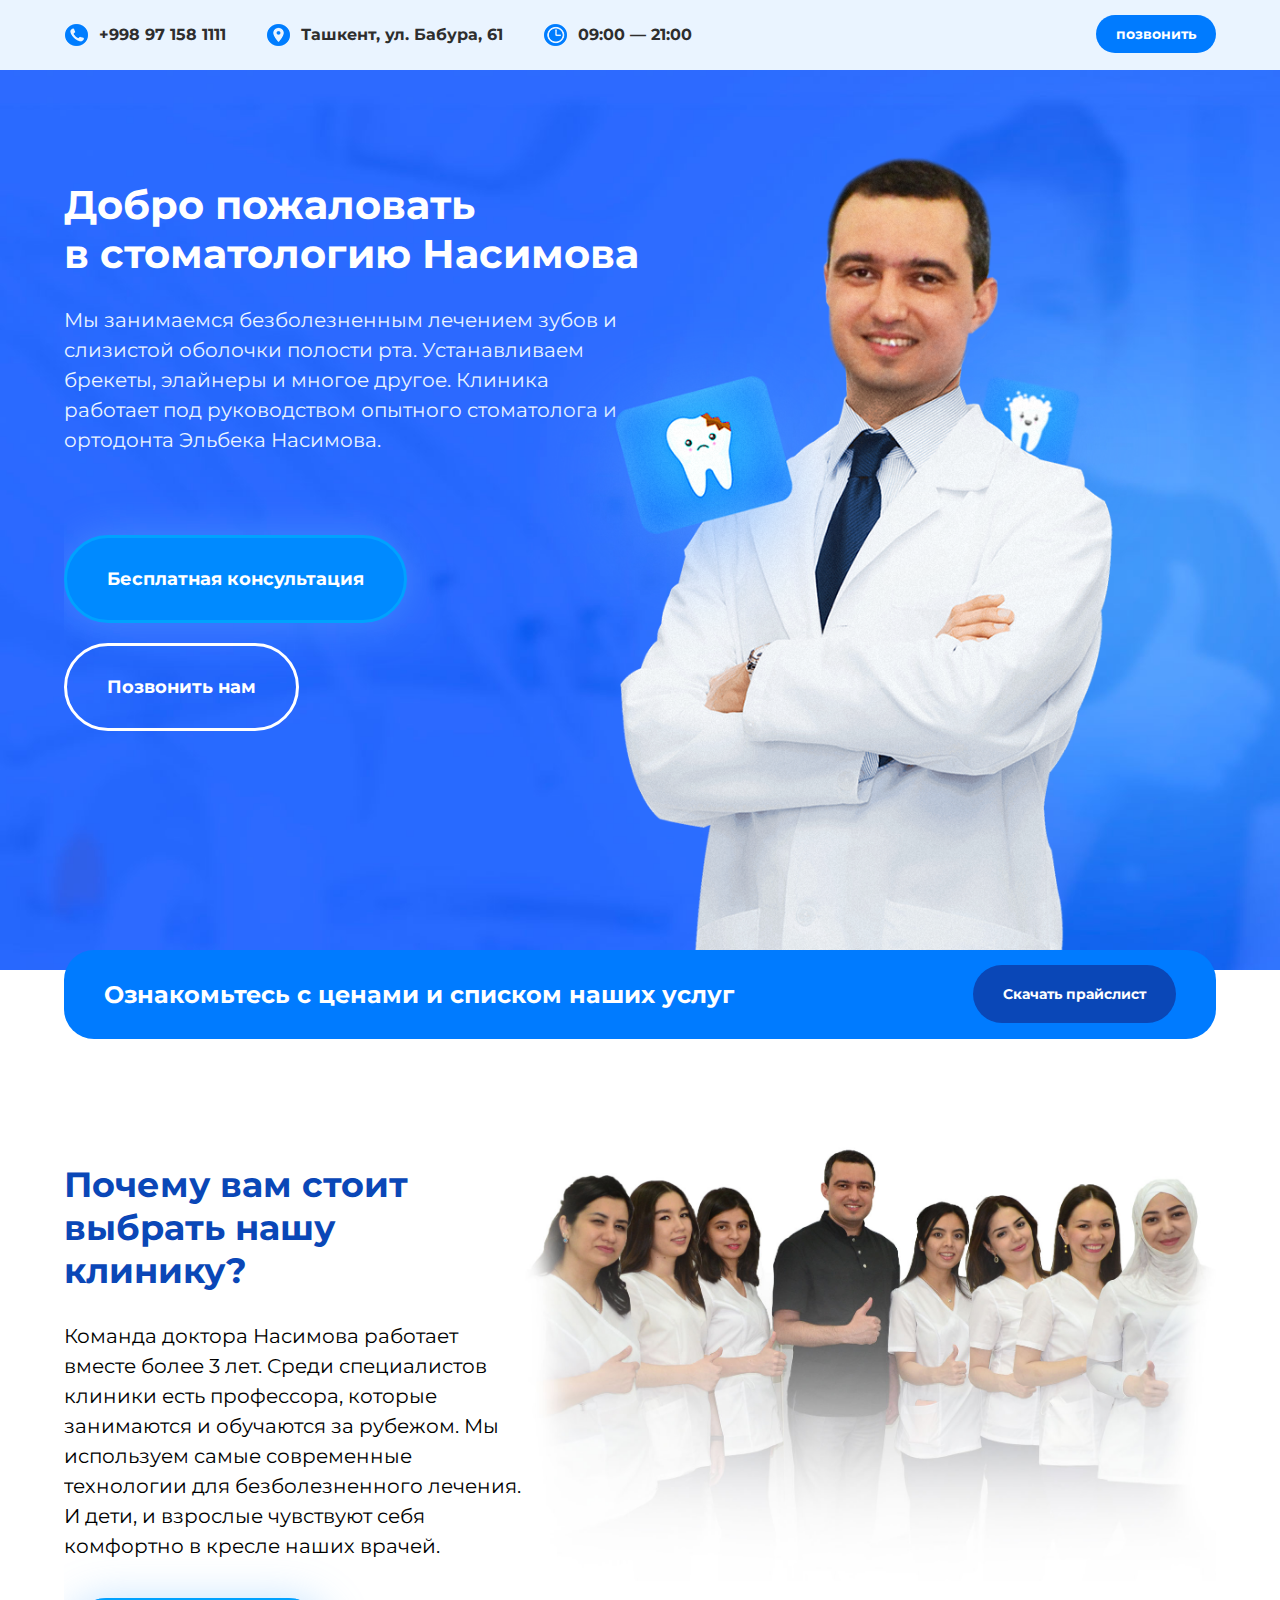
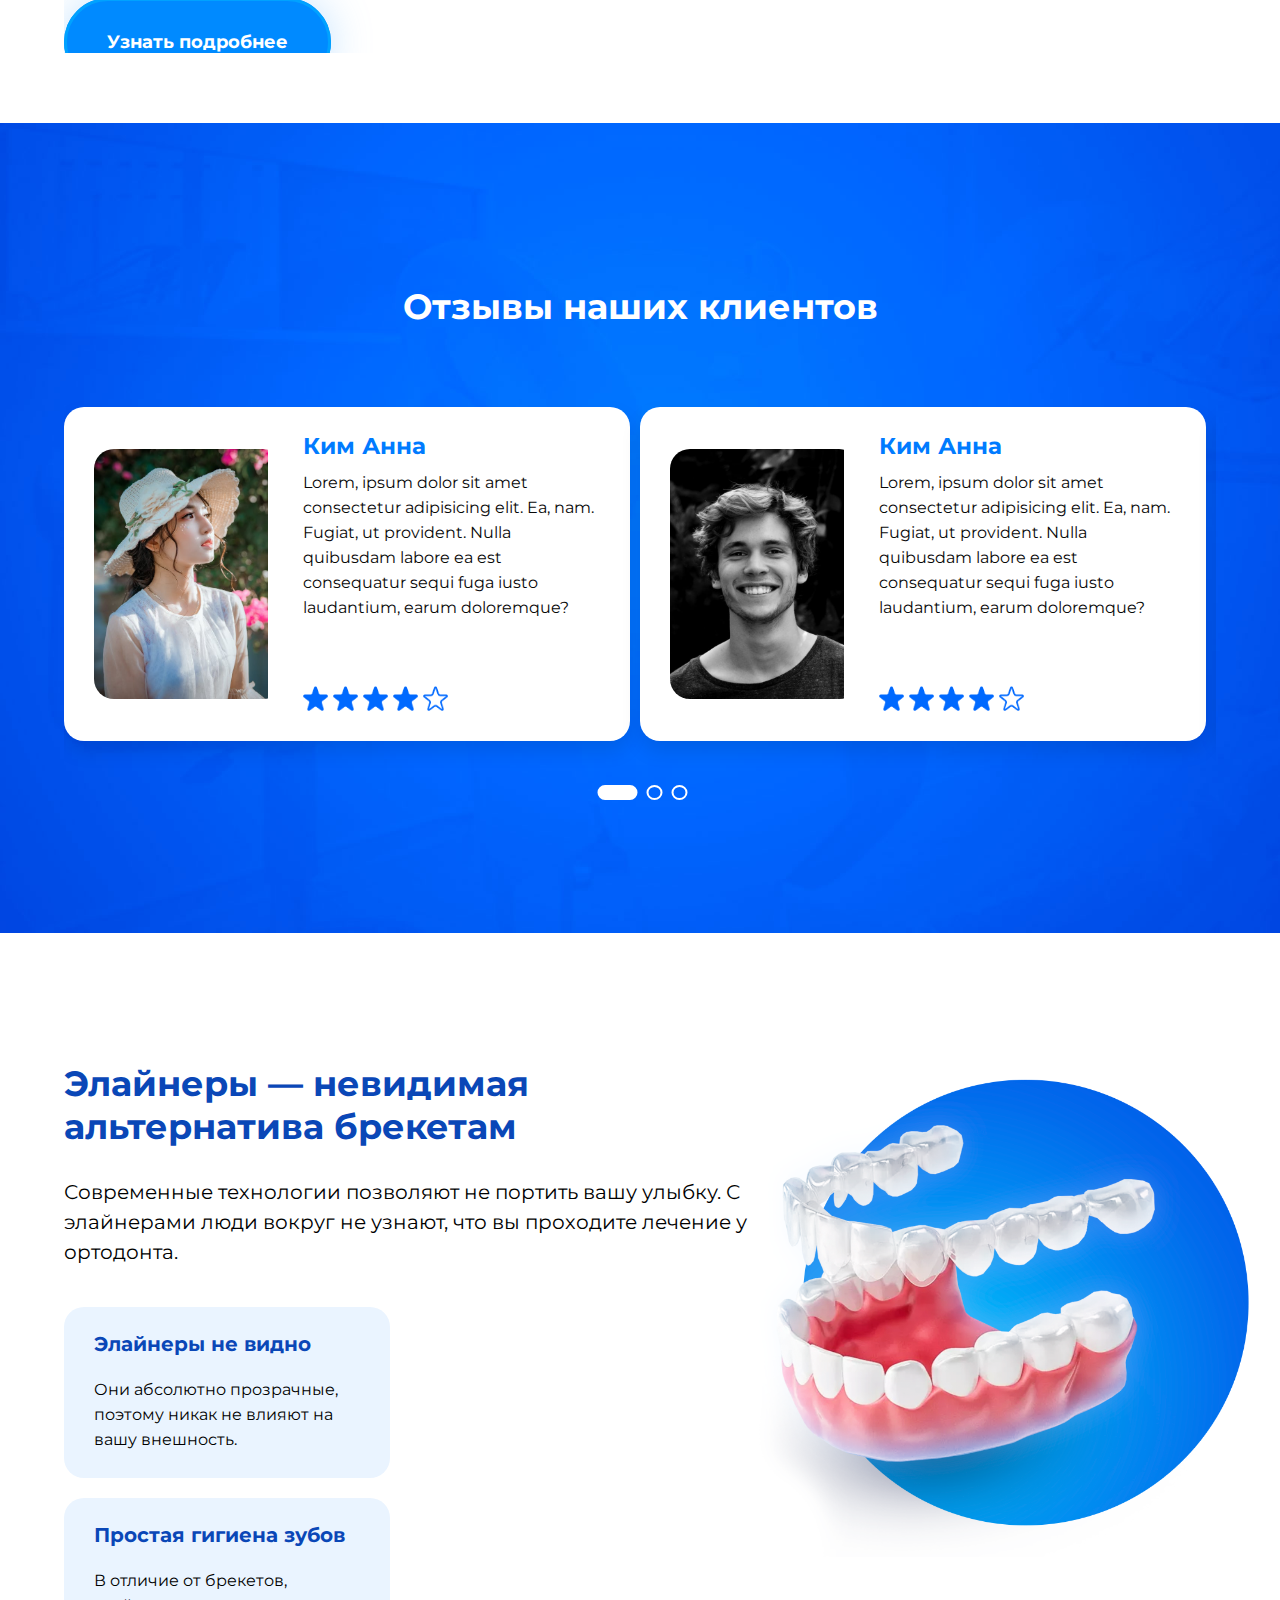
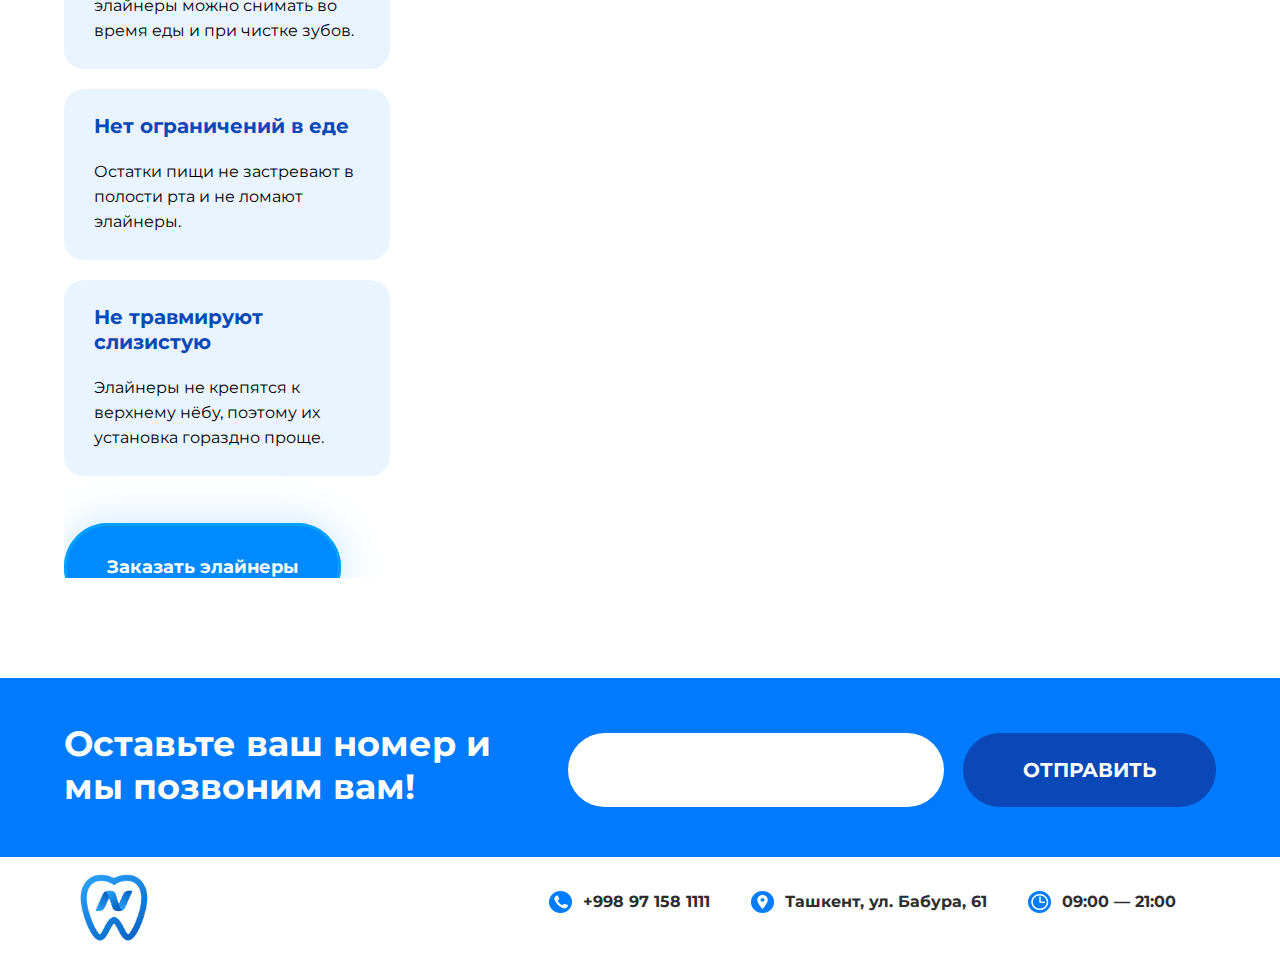
==== commit 0eb7b2f0: "all" ====
--- a/index.html
+++ b/index.html
@@ -34,7 +34,6 @@
                     </ul>
                     <a href="#" class="buttonNumber" id="openPop">Позвонить</a>
                 </div>
-
             </div>
         </header>
         <main>
@@ -57,7 +56,7 @@
                 <div class="container">
                     <div class="serviceText">
                         <h2>Ознакомьтесь с ценами и списком наших услуг</h2>
-                        <img class="folder" src="images/folder.png" alt="folder">
+                        <img class="folderQ" src="images/folder.png" alt="folder">
                         <a href="#" class="downloadButton">Скачать прайслист</a>
                     </div>
                 </div>
@@ -279,7 +278,16 @@
             </section>
         </main>
         <footer>
-            <p>Content Clan 2021 © All Rights reserved</p>
+<div class="container">
+    <div class="topBar">
+        <img class="logo__footer" src="images/n-logo.png" alt="">
+        <ul>
+            <li class="topBarList">+998 97 158 1111</li>
+            <li class="topBarList">Ташкент, ул. Бабура, 61</li>
+            <li class="topBarList">09:00 — 21:00</li>
+        </ul>
+    </div>
+</div>
         </footer>
         <script src="app.js"></script>
     </body>
--- a/style.css
+++ b/style.css
@@ -62,7 +62,9 @@
 .topBar li:nth-child(3)::before{
     background-image: url("images/timeIcon.png");
 }
-
+.statistics{
+    display: none;
+}
 .topBar a{
     padding: 0;
     font-size: 14px;
@@ -143,7 +145,7 @@
 .services{
     position: relative;
     z-index: 3;
-    margin-top: -70px;
+    margin-top: -50px;
 }
 
 .serviceText{
@@ -223,7 +225,7 @@
 /*-----SLIDER-----*/
 .testimonials{
     width: 100%;
-    margin-top: -80px;
+    margin-top: 70px;
     height: 90vh;
     display: flex;
     justify-content: center;
@@ -349,7 +351,7 @@
 
 /*----Aligners----*/
 .aligners{
-    height: 100vh;
+
     margin-bottom: 100px;
 }
 
@@ -435,6 +437,7 @@
 }
 /*----Doctors----*/
 .doctorsection{
+    display: none;
     height: 100vh;
     margin-top: -30px;
 }
@@ -490,9 +493,15 @@
     margin-top: -10px;
 
 }
+.serviceText h2{
+    display: inline-block;
+}
+.serviceText img{
+    float: right;
+    margin-top: 10px;
+}
 
 footer{
-    background-color: var(--color-primary);
     text-align: center;
     color: white;
     padding: 10px 0;
@@ -541,6 +550,15 @@
     text-decoration: none;
 
 }
+.logo__footer{
+    float: left;
+    width: 100px;
+    margin-top: -20px;
+    margin-bottom: 10px;
+}
+footer ul{
+    float: right;
+}
 #submit{
     font-size: 18px;
     margin-left: -50px;
@@ -570,6 +588,9 @@
         width: 50%;
         margin: auto;
     }
+    .serviceText img{
+        display: none;
+    }
     .card{
         flex-direction: column;
     }
@@ -596,13 +617,20 @@
 
 @media screen and (min-width: 1024px) and (max-width: 1439px){
     .container{
-        width: 100%;
+        width: 90%;
         overflow: hidden;
         margin-right: 0;
         margin: auto;
     }
+    .downloadButton{
+        float: right;
+    margin-top: 5px;
+    }
+    .serviceText img{
+        display: none;
+    }
     .doctor{
-        right: -80px;
+        right: 80px;
         top: 131px;
     }
     .hero{
@@ -613,6 +641,7 @@
         margin-top: -70px;
     }
     .hero70 h1{
+        margin-top: 20vh;
         font-size: 40px;
     }
     .hero70 a{
@@ -621,13 +650,28 @@
         margin-bottom: 20px;
         margin-left: 0px;
     }
-
+    .serviceText{
+        margin-top: 130px;
+    }
     .serviceText h2{
+
         font-size: 24px;
     }
     .serviceText a{
         font-size: 14px;
     }
+    .whyWeText img{
+        position: absolute;
+    width: 60%;
+    top: 90px;
+    right: 0;
+    }
+}
+
+@media screen and (min-width: 768px) and (max-width: 1023px){
+    .serviceText img{
+        display: none;
+    } 
 }
 
 @media screen and (min-width: 375px) and (max-width: 425px){
@@ -636,7 +680,10 @@
         height: 10vh;
         padding: 20px;
         padding-bottom: 35px;
-    }   
+    } 
+    .serviceText img{
+        display: none;
+    }  
     .topBarList{
         font-size: 14px;
     }
@@ -719,9 +766,11 @@
         margin-bottom: 0;
     }
     .statistics{
+        display: none;
         margin-top: -40px;
     }
     .numbersList{
+        display: none;
         margin: 20px;
         padding: 0;
     }
@@ -732,6 +781,7 @@
         font-size: 16px;
     }
     .testimonials{
+        margin-top: -4px;
         height: 100%;
         padding-bottom: 50px;
     }
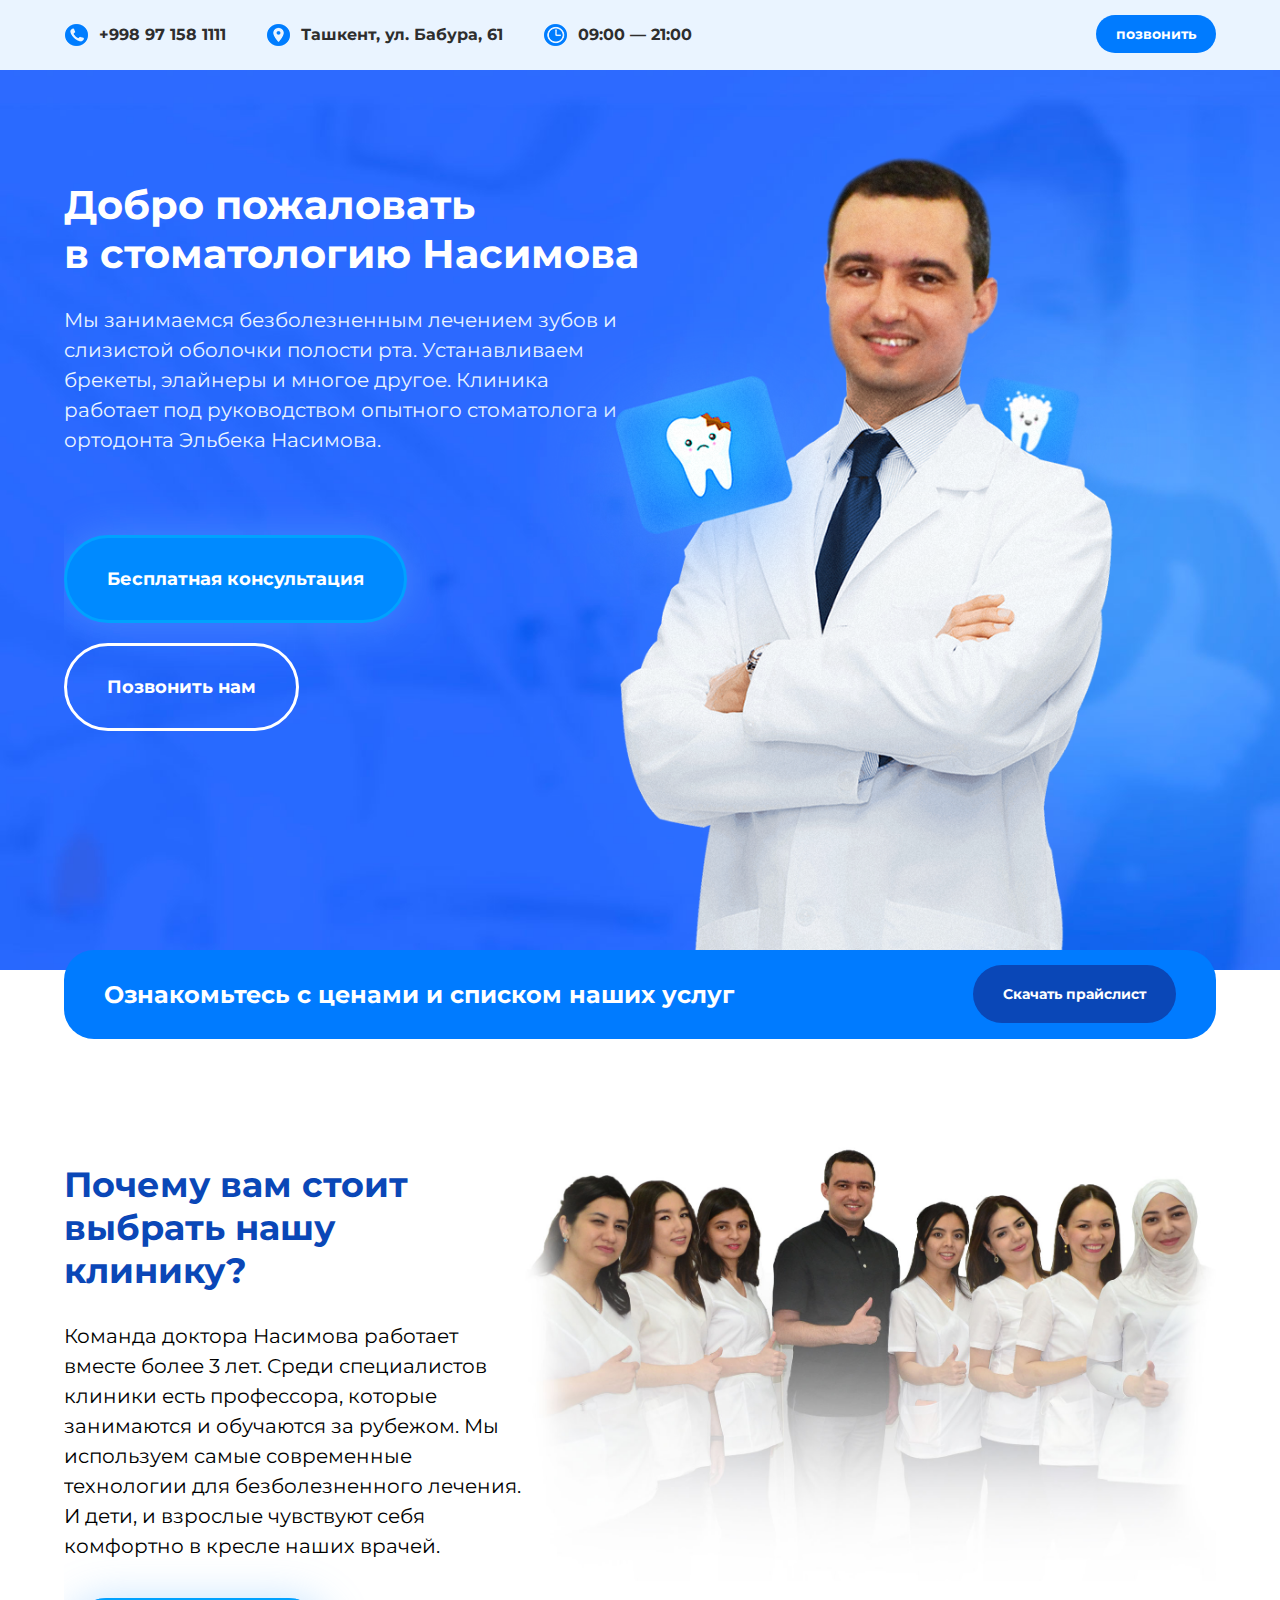
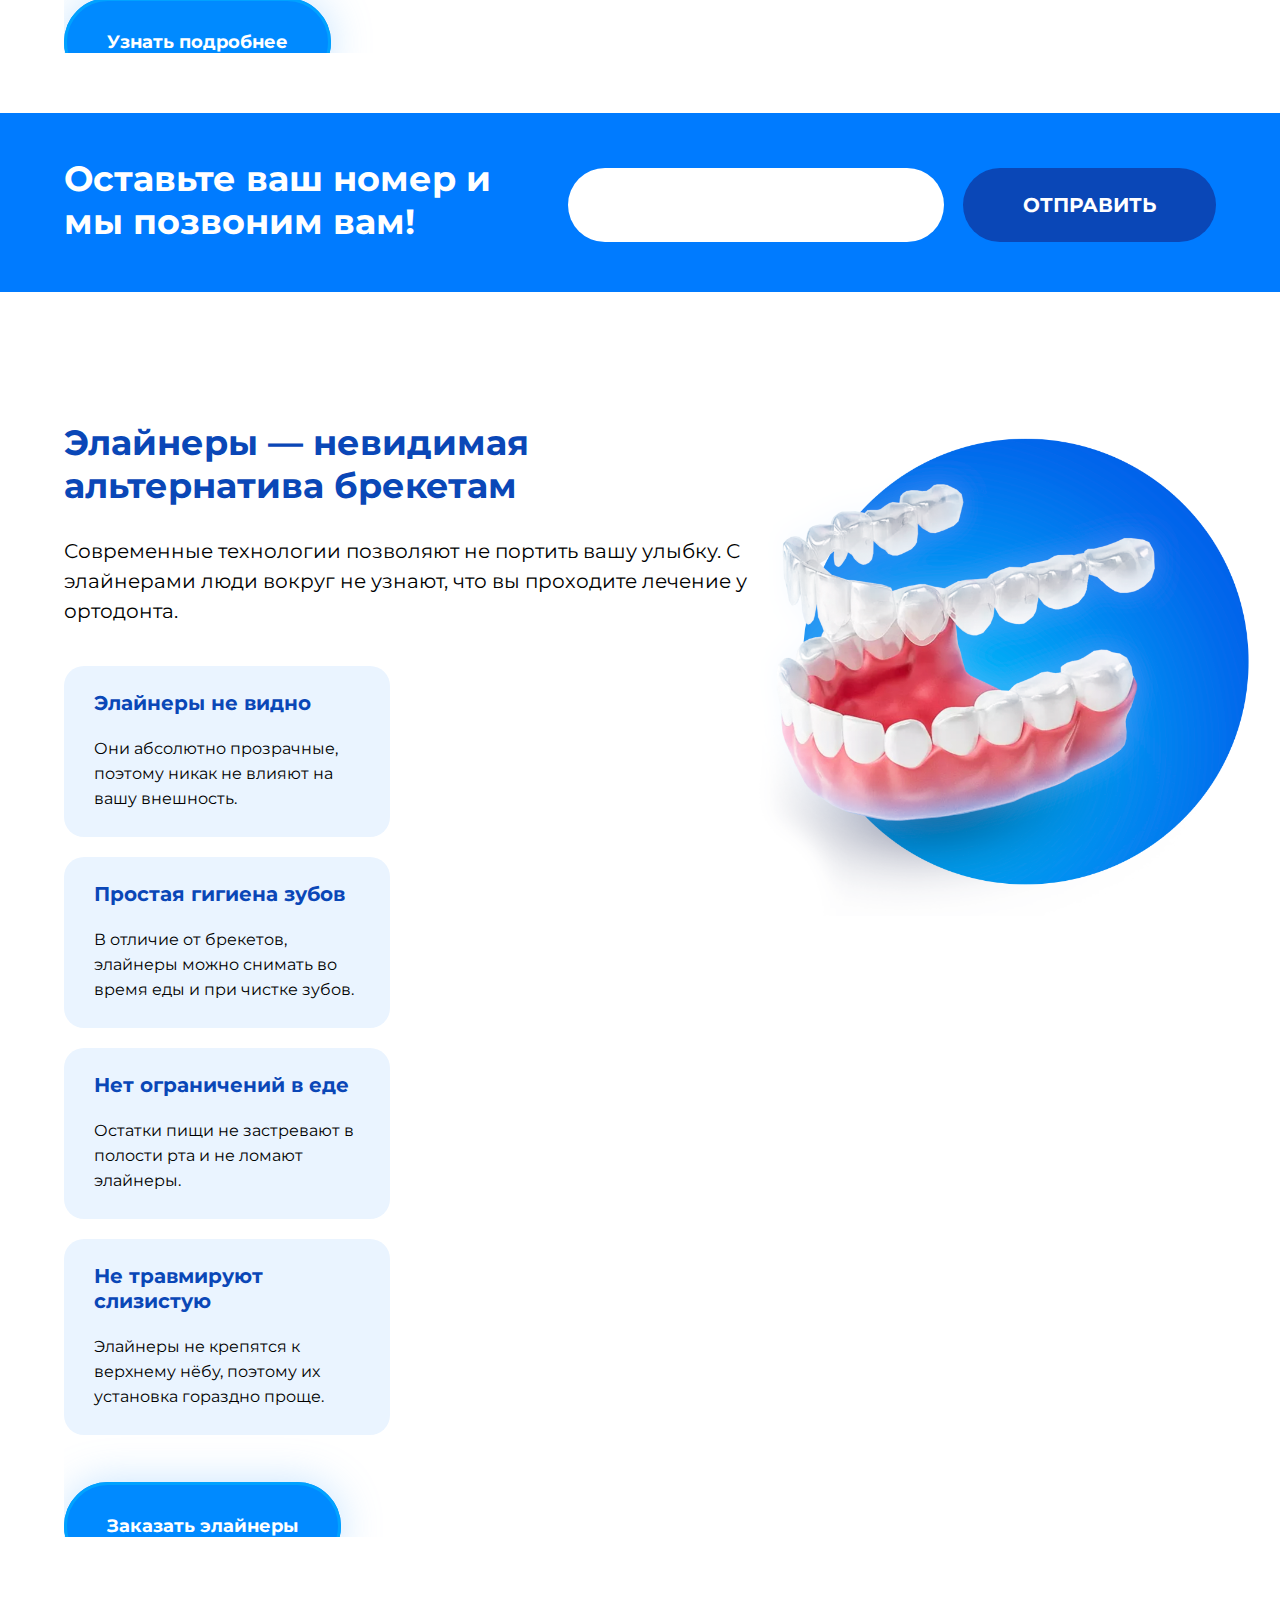
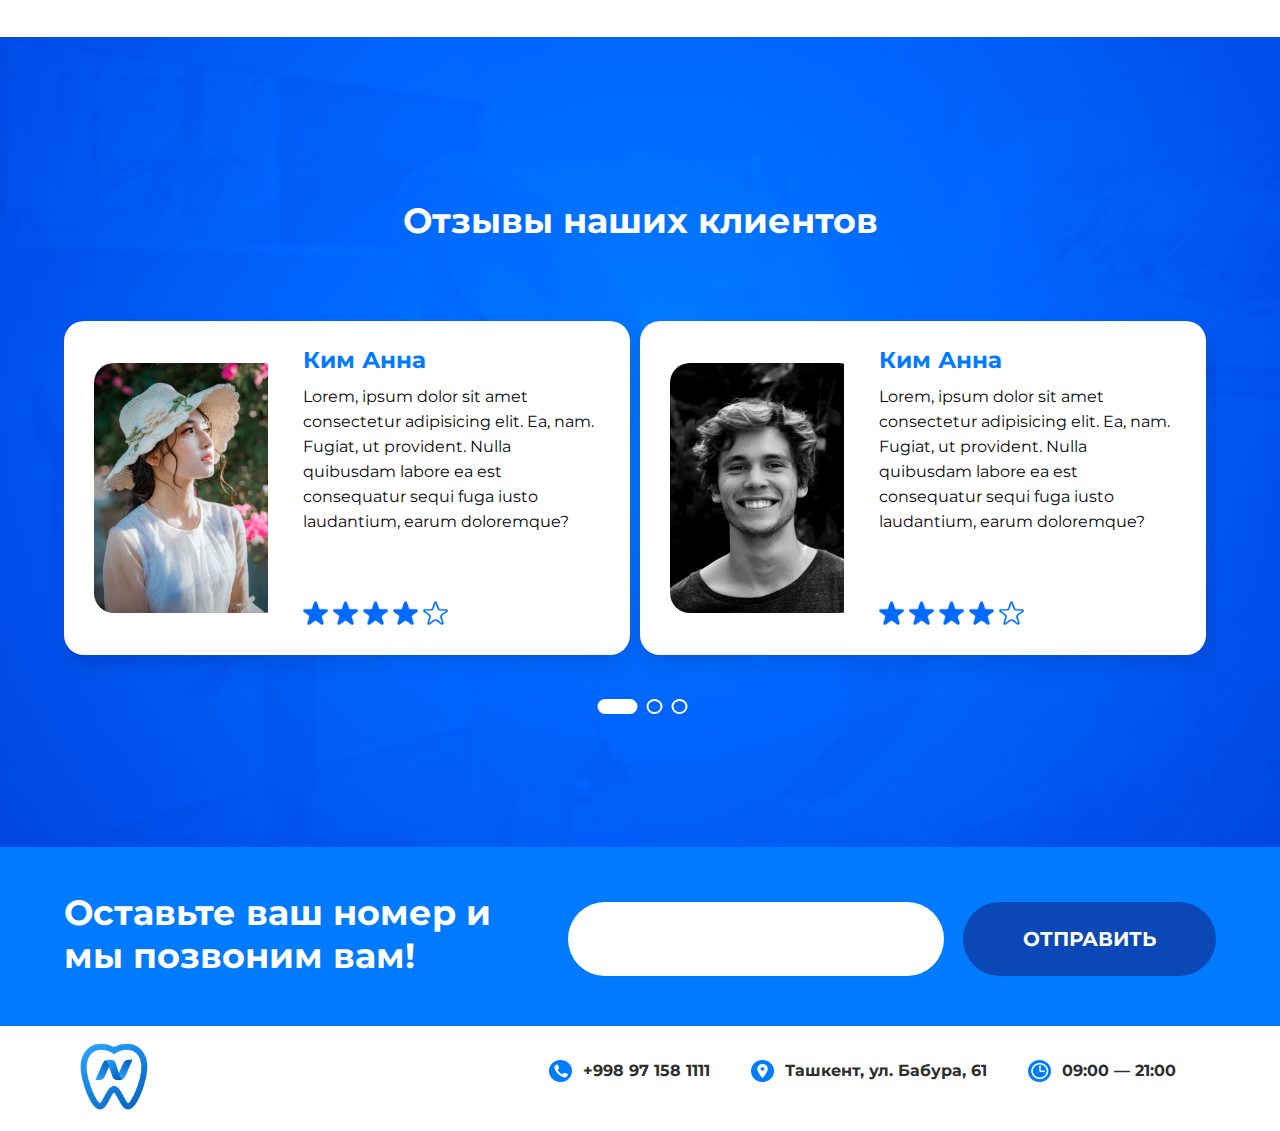
==== commit e2d9a905: "all" ====
--- a/index.html
+++ b/index.html
@@ -74,6 +74,17 @@
 
                 </div>
             </section>
+            <section class="contactUsForm">
+                <div class="container">
+                    <div class="fiftyTofifty">
+                        <h2>Оставьте ваш номер и мы позвоним вам!</h2>
+                    </div>
+                    <form action="submit">
+                        <input class="telNummer" type="number">
+                        <input class="submitButton" type="submit" value="ОТПРАВИТЬ">
+                    </form>
+                </div>
+            </section>
             <section class="statistics">
                 <div class="container">
                     <ul class="numbersList">
@@ -102,114 +113,6 @@
                             <p>Какие-то данные</p>
                         </li>
                     </ul>
-                </div>
-            </section>
-            <section class="testimonials">
-                <div class="container testimonial">
-                    <h2>Отзывы наших клиентов</h2>
-                    <div class="wrapper">
-                        <div class="card">
-                            <div class="card-thumb">
-                                <img src="images/img-1.jpeg" class="client-img" alt="">
-                            </div>
-                            <div class="card-body">
-                                <h3 class="clientName">Ким Анна</h3>
-                                <p class="review">Lorem, ipsum dolor sit amet consectetur adipisicing elit. Ea, nam. Fugiat, ut provident. Nulla quibusdam labore ea est consequatur sequi fuga iusto laudantium, earum doloremque?</p>
-                                <div class="rating">
-                                    <img src="images/star-fill.png" class="star" alt="">
-                                    <img src="images/star-fill.png" class="star" alt="">
-                                    <img src="images/star-fill.png" class="star" alt="">
-                                    <img src="images/star-fill.png" class="star" alt="">
-                                    <img src="images/star-no-fill.png" class="star" alt="">
-                                </div>
-                            </div>
-                        </div>
-                        <div class="card">
-                            <div class="card-thumb">
-                                <img src="images/img-2.jpeg" class="client-img" alt="">
-                            </div>
-                            <div class="card-body">
-                                <h3 class="clientName">Ким Анна</h3>
-                                <p class="review">Lorem, ipsum dolor sit amet consectetur adipisicing elit. Ea, nam. Fugiat, ut provident. Nulla quibusdam labore ea est consequatur sequi fuga iusto laudantium, earum doloremque?</p>
-                                <div class="rating">
-                                    <img src="images/star-fill.png" class="star" alt="">
-                                    <img src="images/star-fill.png" class="star" alt="">
-                                    <img src="images/star-fill.png" class="star" alt="">
-                                    <img src="images/star-fill.png" class="star" alt="">
-                                    <img src="images/star-no-fill.png" class="star" alt="">
-                                </div>
-                            </div>
-                        </div>
-                        <div class="card">
-                            <div class="card-thumb">
-                                <img src="images/img-3.jpeg" class="client-img" alt="">
-                            </div>
-                            <div class="card-body">
-                                <h3 class="clientName">Ким Анна</h3>
-                                <p class="review">Lorem, ipsum dolor sit amet consectetur adipisicing elit. Ea, nam. Fugiat, ut provident. Nulla quibusdam labore ea est consequatur sequi fuga iusto laudantium, earum doloremque?</p>
-                                <div class="rating">
-                                    <img src="images/star-fill.png" class="star" alt="">
-                                    <img src="images/star-fill.png" class="star" alt="">
-                                    <img src="images/star-fill.png" class="star" alt="">
-                                    <img src="images/star-fill.png" class="star" alt="">
-                                    <img src="images/star-no-fill.png" class="star" alt="">
-                                </div>
-                            </div>
-                        </div>
-                        <div class="card">
-                            <div class="card-thumb">
-                                <img src="images/img-3.jpeg" class="client-img" alt="">
-                            </div>
-                            <div class="card-body">
-                                <h3 class="clientName">Ким Анна</h3>
-                                <p class="review">Lorem, ipsum dolor sit amet consectetur adipisicing elit. Ea, nam. Fugiat, ut provident. Nulla quibusdam labore ea est consequatur sequi fuga iusto laudantium, earum doloremque?</p>
-                                <div class="rating">
-                                    <img src="images/star-fill.png" class="star" alt="">
-                                    <img src="images/star-fill.png" class="star" alt="">
-                                    <img src="images/star-fill.png" class="star" alt="">
-                                    <img src="images/star-fill.png" class="star" alt="">
-                                    <img src="images/star-no-fill.png" class="star" alt="">
-                                </div>
-                            </div>
-                        </div>
-                        <div class="card">
-                            <div class="card-thumb">
-                                <img src="images/img-3.jpeg" class="client-img" alt="">
-                            </div>
-                            <div class="card-body">
-                                <h3 class="clientName">Ким Анна</h3>
-                                <p class="review">Lorem, ipsum dolor sit amet consectetur adipisicing elit. Ea, nam. Fugiat, ut provident. Nulla quibusdam labore ea est consequatur sequi fuga iusto laudantium, earum doloremque?</p>
-                                <div class="rating">
-                                    <img src="images/star-fill.png" class="star" alt="">
-                                    <img src="images/star-fill.png" class="star" alt="">
-                                    <img src="images/star-fill.png" class="star" alt="">
-                                    <img src="images/star-fill.png" class="star" alt="">
-                                    <img src="images/star-no-fill.png" class="star" alt="">
-                                </div>
-                            </div>
-                        </div>
-                        <div class="card">
-                            <div class="card-thumb">
-                                <img src="images/img-3.jpeg" class="client-img" alt="">
-                            </div>
-                            <div class="card-body">
-                                <h3 class="clientName">Ким Анна</h3>
-                                <p class="review">Lorem, ipsum dolor sit amet consectetur adipisicing elit. Ea, nam. Fugiat, ut provident. Nulla quibusdam labore ea est consequatur sequi fuga iusto laudantium, earum doloremque?</p>
-                                <div class="rating">
-                                    <img src="images/star-fill.png" class="star" alt="">
-                                    <img src="images/star-fill.png" class="star" alt="">
-                                    <img src="images/star-fill.png" class="star" alt="">
-                                    <img src="images/star-fill.png" class="star" alt="">
-                                    <img src="images/star-no-fill.png" class="star" alt="">
-                                </div>
-                            </div>
-                        </div>
-                    </div>
-                    <div class="indicators">
-                        <button class="active"></button>
-                        <button></button>
-                        <button></button>
-                    </div>
                 </div>
             </section>
             <section class="aligners">
@@ -242,17 +145,7 @@
                     <img src="images/aligners.png" alt="Aligners">
                 </div>
             </section>
-            <section class="contactUsForm">
-                <div class="container">
-                    <div class="fiftyTofifty">
-                        <h2>Оставьте ваш номер и мы позвоним вам!</h2>
-                    </div>
-                    <form action="submit">
-                        <input class="telNummer" type="number">
-                        <input class="submitButton" type="submit" value="ОТПРАВИТЬ">
-                    </form>
-                </div>
-            </section>
+
             <section class="doctorsection">
                 <div class="container">
                     <h2>Представляем вам наших специалистов</h2>
@@ -276,6 +169,126 @@
 <a href="https://www.instagram.com/nasimov.orthodontics/" class="mainButton" target="_blank">Все специалисты</a>               
 </div>
             </section>
+            <section class="testimonials">
+                <div class="container testimonial">
+                    <h2>Отзывы наших клиентов</h2>
+                    <div class="wrapper">
+                        <div class="card">
+                            <div class="card-thumb">
+                                <img src="images/img-1.jpeg" class="client-img" alt="">
+                            </div>
+                            <div class="card-body">
+                                <h3 class="clientName">Ким Анна</h3>
+                                <p class="review">Lorem, ipsum dolor sit amet consectetur adipisicing elit. Ea, nam. Fugiat, ut provident. Nulla quibusdam labore ea est consequatur sequi fuga iusto laudantium, earum doloremque?</p>
+                                <div class="rating">
+                                    <img src="images/star-fill.png" class="star" alt="">
+                                    <img src="images/star-fill.png" class="star" alt="">
+                                    <img src="images/star-fill.png" class="star" alt="">
+                                    <img src="images/star-fill.png" class="star" alt="">
+                                    <img src="images/star-no-fill.png" class="star" alt="">
+                                </div>
+                            </div>
+                        </div>
+                        <div class="card">
+                            <div class="card-thumb">
+                                <img src="images/img-2.jpeg" class="client-img" alt="">
+                            </div>
+                            <div class="card-body">
+                                <h3 class="clientName">Ким Анна</h3>
+                                <p class="review">Lorem, ipsum dolor sit amet consectetur adipisicing elit. Ea, nam. Fugiat, ut provident. Nulla quibusdam labore ea est consequatur sequi fuga iusto laudantium, earum doloremque?</p>
+                                <div class="rating">
+                                    <img src="images/star-fill.png" class="star" alt="">
+                                    <img src="images/star-fill.png" class="star" alt="">
+                                    <img src="images/star-fill.png" class="star" alt="">
+                                    <img src="images/star-fill.png" class="star" alt="">
+                                    <img src="images/star-no-fill.png" class="star" alt="">
+                                </div>
+                            </div>
+                        </div>
+                        <div class="card">
+                            <div class="card-thumb">
+                                <img src="images/img-3.jpeg" class="client-img" alt="">
+                            </div>
+                            <div class="card-body">
+                                <h3 class="clientName">Ким Анна</h3>
+                                <p class="review">Lorem, ipsum dolor sit amet consectetur adipisicing elit. Ea, nam. Fugiat, ut provident. Nulla quibusdam labore ea est consequatur sequi fuga iusto laudantium, earum doloremque?</p>
+                                <div class="rating">
+                                    <img src="images/star-fill.png" class="star" alt="">
+                                    <img src="images/star-fill.png" class="star" alt="">
+                                    <img src="images/star-fill.png" class="star" alt="">
+                                    <img src="images/star-fill.png" class="star" alt="">
+                                    <img src="images/star-no-fill.png" class="star" alt="">
+                                </div>
+                            </div>
+                        </div>
+                        <div class="card">
+                            <div class="card-thumb">
+                                <img src="images/img-3.jpeg" class="client-img" alt="">
+                            </div>
+                            <div class="card-body">
+                                <h3 class="clientName">Ким Анна</h3>
+                                <p class="review">Lorem, ipsum dolor sit amet consectetur adipisicing elit. Ea, nam. Fugiat, ut provident. Nulla quibusdam labore ea est consequatur sequi fuga iusto laudantium, earum doloremque?</p>
+                                <div class="rating">
+                                    <img src="images/star-fill.png" class="star" alt="">
+                                    <img src="images/star-fill.png" class="star" alt="">
+                                    <img src="images/star-fill.png" class="star" alt="">
+                                    <img src="images/star-fill.png" class="star" alt="">
+                                    <img src="images/star-no-fill.png" class="star" alt="">
+                                </div>
+                            </div>
+                        </div>
+                        <div class="card">
+                            <div class="card-thumb">
+                                <img src="images/img-3.jpeg" class="client-img" alt="">
+                            </div>
+                            <div class="card-body">
+                                <h3 class="clientName">Ким Анна</h3>
+                                <p class="review">Lorem, ipsum dolor sit amet consectetur adipisicing elit. Ea, nam. Fugiat, ut provident. Nulla quibusdam labore ea est consequatur sequi fuga iusto laudantium, earum doloremque?</p>
+                                <div class="rating">
+                                    <img src="images/star-fill.png" class="star" alt="">
+                                    <img src="images/star-fill.png" class="star" alt="">
+                                    <img src="images/star-fill.png" class="star" alt="">
+                                    <img src="images/star-fill.png" class="star" alt="">
+                                    <img src="images/star-no-fill.png" class="star" alt="">
+                                </div>
+                            </div>
+                        </div>
+                        <div class="card">
+                            <div class="card-thumb">
+                                <img src="images/img-3.jpeg" class="client-img" alt="">
+                            </div>
+                            <div class="card-body">
+                                <h3 class="clientName">Ким Анна</h3>
+                                <p class="review">Lorem, ipsum dolor sit amet consectetur adipisicing elit. Ea, nam. Fugiat, ut provident. Nulla quibusdam labore ea est consequatur sequi fuga iusto laudantium, earum doloremque?</p>
+                                <div class="rating">
+                                    <img src="images/star-fill.png" class="star" alt="">
+                                    <img src="images/star-fill.png" class="star" alt="">
+                                    <img src="images/star-fill.png" class="star" alt="">
+                                    <img src="images/star-fill.png" class="star" alt="">
+                                    <img src="images/star-no-fill.png" class="star" alt="">
+                                </div>
+                            </div>
+                        </div>
+                    </div>
+                    <div class="indicators">
+                        <button class="active"></button>
+                        <button></button>
+                        <button></button>
+                    </div>
+                </div>
+            </section>
+            <section class="contactUsForm">
+                <div class="container">
+                    <div class="fiftyTofifty">
+                        <h2>Оставьте ваш номер и мы позвоним вам!</h2>
+                    </div>
+                    <form action="submit">
+                        <input class="telNummer" type="number">
+                        <input class="submitButton" type="submit" value="ОТПРАВИТЬ">
+                    </form>
+                </div>
+            </section>
+            
         </main>
         <footer>
 <div class="container">
--- a/style.css
+++ b/style.css
@@ -672,6 +672,7 @@
     .serviceText img{
         display: none;
     } 
+    
 }
 
 @media screen and (min-width: 375px) and (max-width: 425px){
@@ -906,5 +907,18 @@
         margin: 0px 25px;
         width: 80%;
     }
+    .logo__footer{
+        width: 30%;
+    float: right;
+    margin-top: 4px;
+    }
+    footer ul{
+        width: 70%;
+    }
     
+
+}
+.contactUsForm{
+    position: relative;
+    z-index: 99;
 }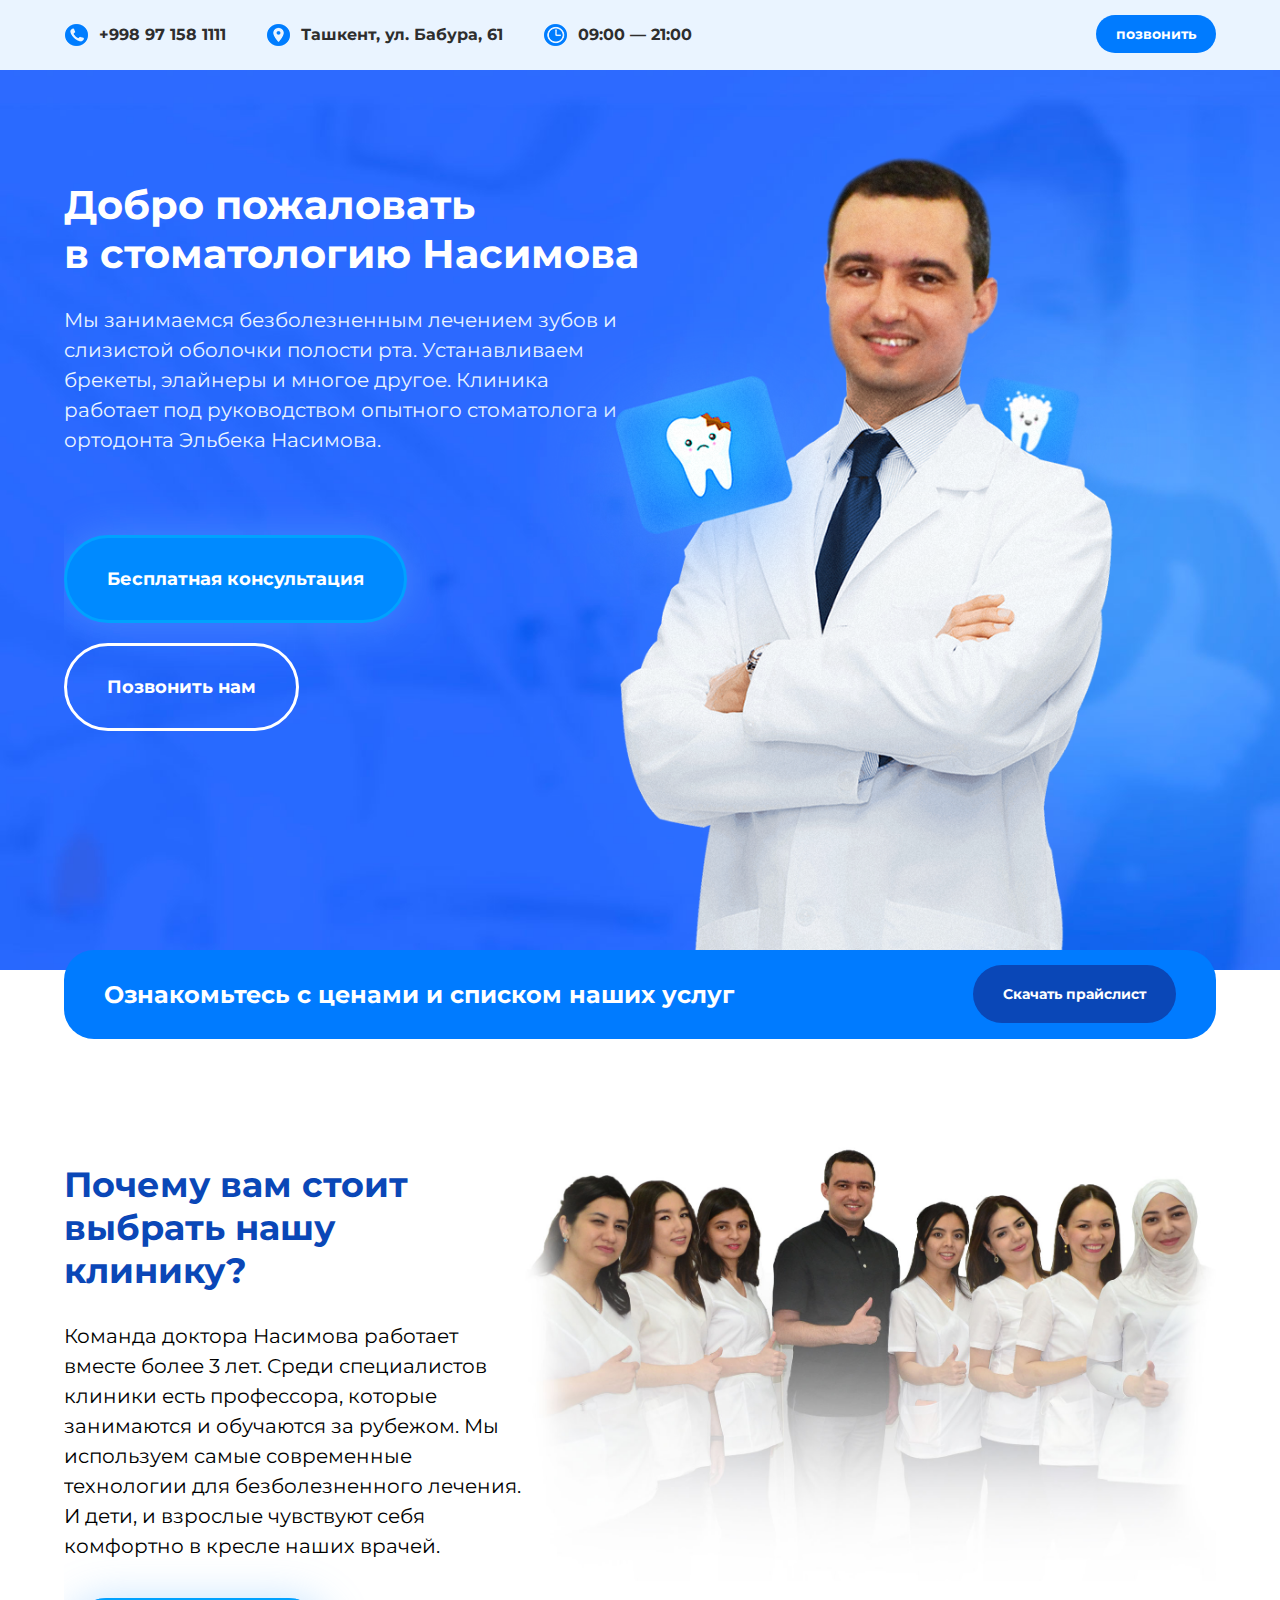
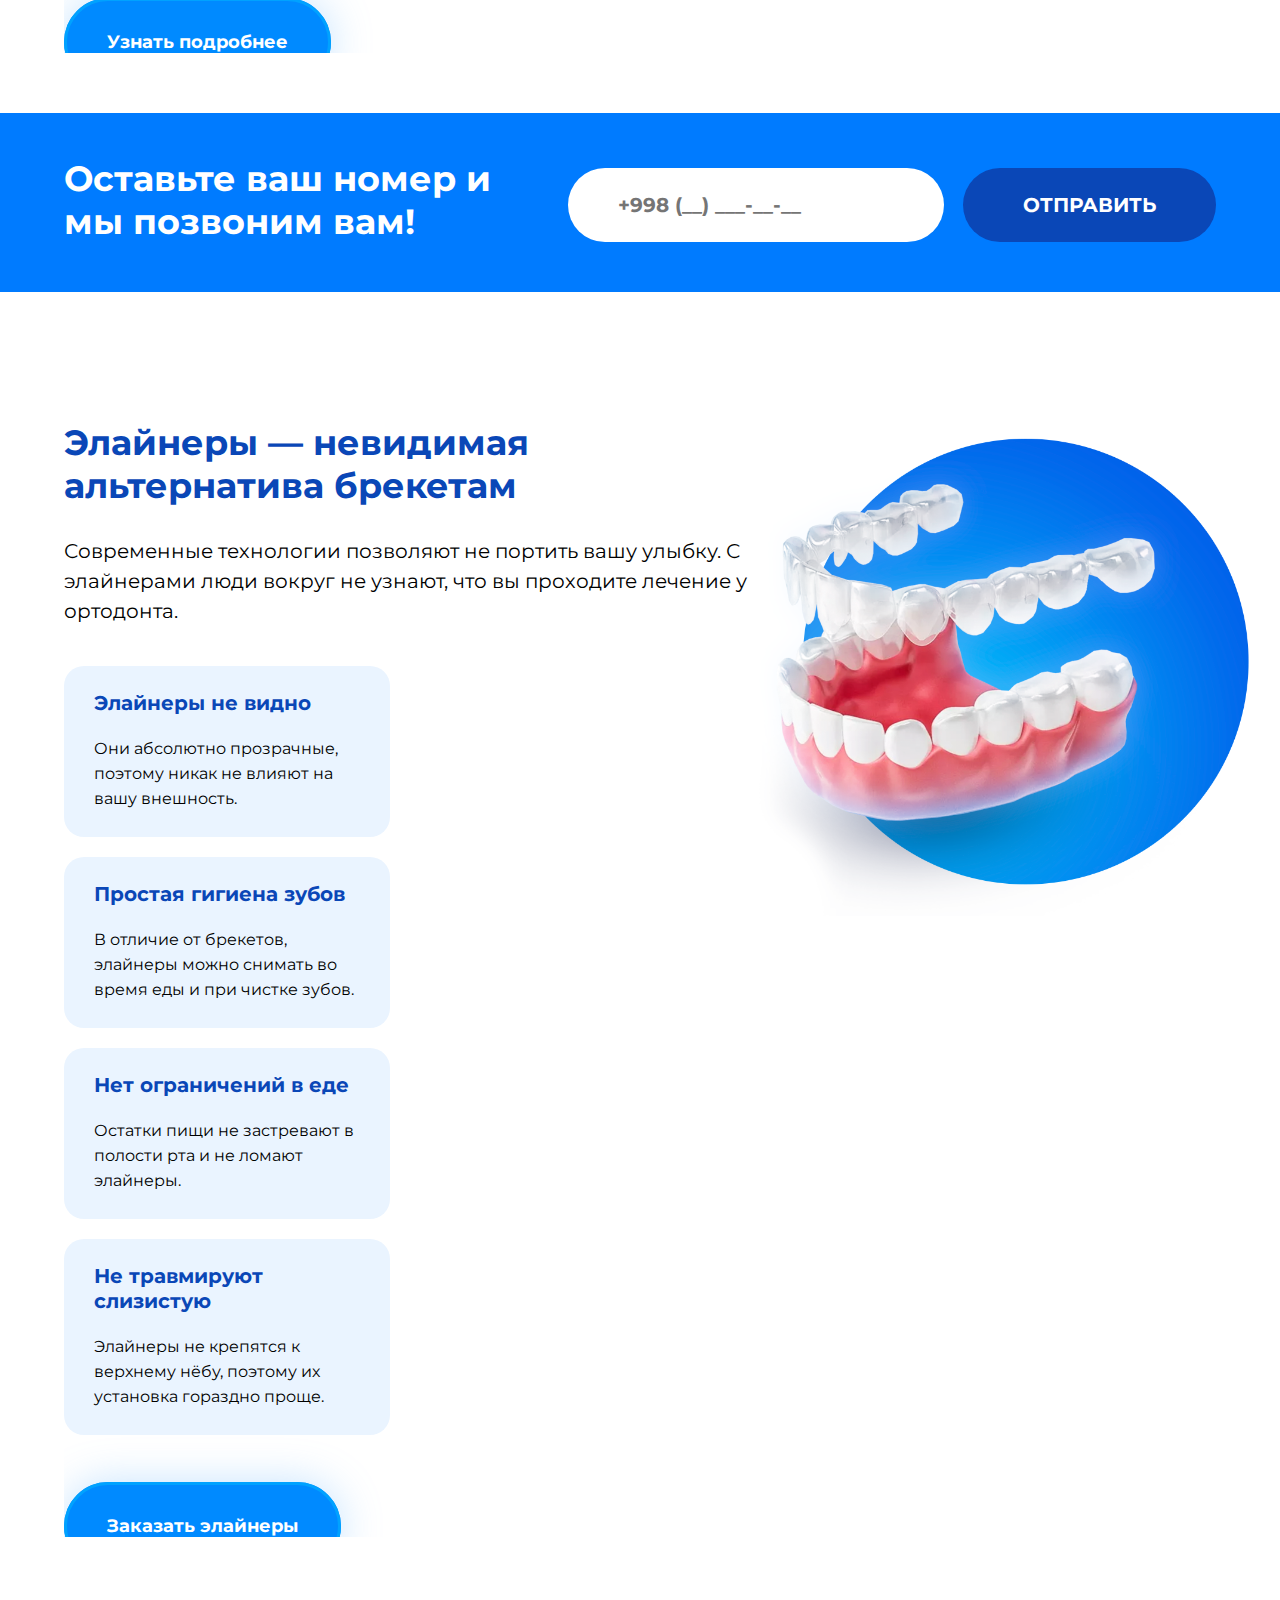
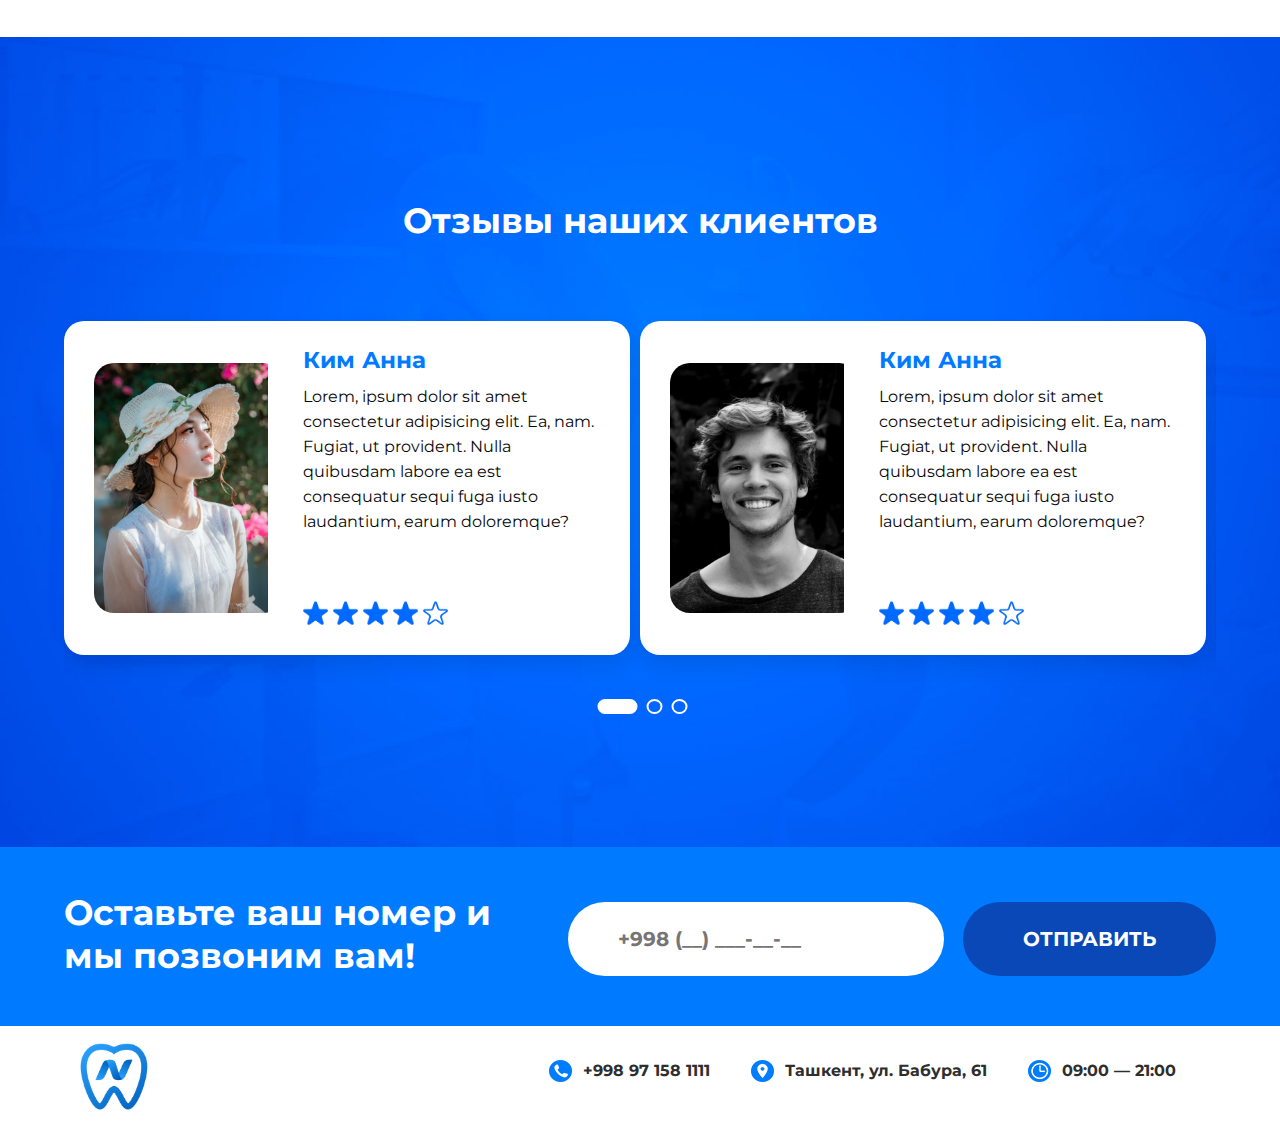
==== commit 65baf41e: "Some minor changes" ====
--- a/index.html
+++ b/index.html
@@ -16,8 +16,8 @@
                     <h2>Оставьте ваш номер телефона и мы вам перезвоним</h2>
                     <p>Либо позвоните нам с вашего номера и забранируем для вас время:</p>
                     <a href="#" class="telButton">+998 91 123 45 67</a>
-                    <form action="POST">
-                        <input id="phone" type="text" placeholder="+998 (__) ___-__-__" data-slots="_">
+                    <form action="telegram.php" method="POST">
+                        <input id="phone" type="text" name="user_phone" placeholder="+998 (__) ___-__-__" data-slots="_">
                         <input id="submit" type="submit" value="oтправить">
                     </form>
                     <img id="closeit" src="images/close.png" alt="closeit">
@@ -42,10 +42,10 @@
                     <div class="hero70">
                         <h1>Добро пожаловать<br>в стоматологию Насимова</h1>
                         <p>Мы занимаемся безболезненным лечением зубов и слизистой оболочки полости рта. Устанавливаем
-                                                    брекеты,
-                                                    элайнеры и многое другое. Клиника работает под руководством опытного стоматолога и ортодонта
-                                                    Эльбека
-                                                    Насимова.</p>
+                                                                                                                                                                                                                                                                                                                                                                                                                                                                                                                                                                                                                                                                                                                                                                                брекеты,
+                                                                                                                                                                                                                                                                                                                                                                                                                                                                                                                                                                                                                                                                                                                                                                                элайнеры и многое другое. Клиника работает под руководством опытного стоматолога и ортодонта
+                                                                                                                                                                                                                                                                                                                                                                                                                                                                                                                                                                                                                                                                                                                                                                                Эльбека
+                                                                                                                                                                                                                                                                                                                                                                                                                                                                                                                                                                                                                                                                                                                                                                                Насимова.</p>
                         <a href="#" class="mainButton" id="openPop">Бесплатная консультация</a>
                         <a href="#" class="heroButtonSecond" id="openPop">Позвонить нам</a>
                     </div>
@@ -66,8 +66,8 @@
                     <div class="whyWeText">
                         <h2>Почему вам стоит выбрать нашу клинику?</h2>
                         <p>Команда доктора Насимова работает вместе более 3 лет. Среди специалистов клиники есть профессора,
-                                                    которые занимаются и обучаются за рубежом. Мы используем самые современные технологии для
-                                                    безболезненного лечения. И дети, и взрослые чувствуют себя комфортно в кресле наших врачей.</p>
+                                                                                                                                                                                                                                                                                                                                                                                                                                                                                                                                                                                                                                                                                                                                                                                которые занимаются и обучаются за рубежом. Мы используем самые современные технологии для
+                                                                                                                                                                                                                                                                                                                                                                                                                                                                                                                                                                                                                                                                                                                                                                                безболезненного лечения. И дети, и взрослые чувствуют себя комфортно в кресле наших врачей.</p>
                         <a href="#" class="mainButton buttonWhyWe" id="openPop">Узнать подробнее</a>
                         <img src="images/team-group.jpg" alt="Our doctors">
                     </div>
@@ -79,8 +79,8 @@
                     <div class="fiftyTofifty">
                         <h2>Оставьте ваш номер и мы позвоним вам!</h2>
                     </div>
-                    <form action="submit">
-                        <input class="telNummer" type="number">
+                    <form action="telegram.php" method="POST">
+                        <input class="telNummer" name="user_phone" type="text" placeholder="+998 (__) ___-__-__" data-slots="_">
                         <input class="submitButton" type="submit" value="ОТПРАВИТЬ">
                     </form>
                 </div>
@@ -120,7 +120,7 @@
                     <div class="alignersText">
                         <h2>Элайнеры — невидимая альтернатива брекетам</h2>
                         <p>Современные технологии позволяют не портить вашу улыбку. С элайнерами люди вокруг не узнают, что
-                                                    вы проходите лечение у ортодонта.</p>
+                                                                                                                                                                                                                                                                                                                                                                                                                                                                                                                                                                                                                                                                                                                                                                                вы проходите лечение у ортодонта.</p>
                         <ul class="alignersList">
                             <li class="alignersItem">
                                 <p class="alignersHeader">Элайнеры не видно</p>
@@ -166,8 +166,8 @@
                             <p class="doctorsSpecs">направление</p>
                         </div>
                     </div>
-<a href="https://www.instagram.com/nasimov.orthodontics/" class="mainButton" target="_blank">Все специалисты</a>               
-</div>
+                    <a href="https://www.instagram.com/nasimov.orthodontics/" class="mainButton" target="_blank">Все специалисты</a>
+                </div>
             </section>
             <section class="testimonials">
                 <div class="container testimonial">
@@ -282,25 +282,25 @@
                     <div class="fiftyTofifty">
                         <h2>Оставьте ваш номер и мы позвоним вам!</h2>
                     </div>
-                    <form action="submit">
-                        <input class="telNummer" type="number">
+                    <form action="telegram.php" method="POST">
+                        <input class="telNummer" name="user_phone" type="text" placeholder="+998 (__) ___-__-__" data-slots="_">
                         <input class="submitButton" type="submit" value="ОТПРАВИТЬ">
                     </form>
                 </div>
             </section>
-            
+
         </main>
         <footer>
-<div class="container">
-    <div class="topBar">
-        <img class="logo__footer" src="images/n-logo.png" alt="">
-        <ul>
-            <li class="topBarList">+998 97 158 1111</li>
-            <li class="topBarList">Ташкент, ул. Бабура, 61</li>
-            <li class="topBarList">09:00 — 21:00</li>
-        </ul>
-    </div>
-</div>
+            <div class="container">
+                <div class="topBar">
+                    <img class="logo__footer" src="images/n-logo.png" alt="">
+                    <ul>
+                        <li class="topBarList">+998 97 158 1111</li>
+                        <li class="topBarList">Ташкент, ул. Бабура, 61</li>
+                        <li class="topBarList">09:00 — 21:00</li>
+                    </ul>
+                </div>
+            </div>
         </footer>
         <script src="app.js"></script>
     </body>
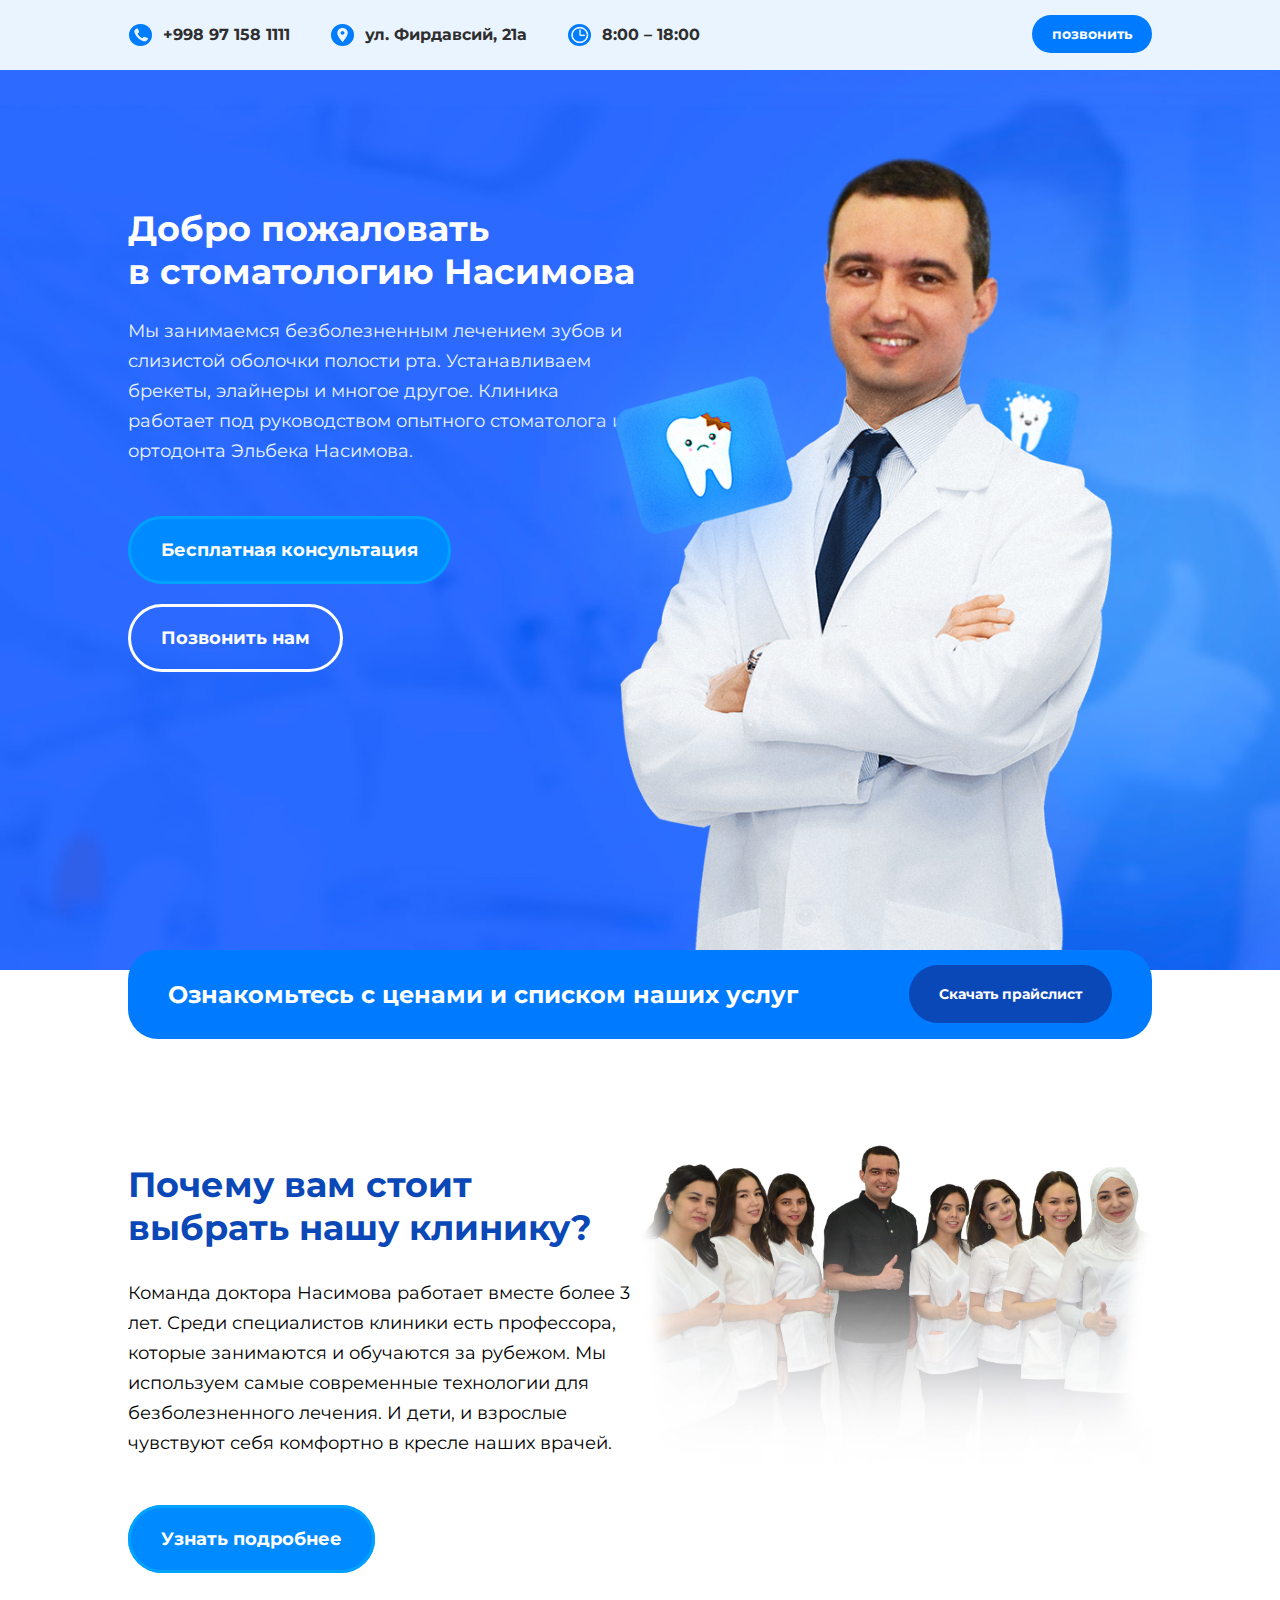
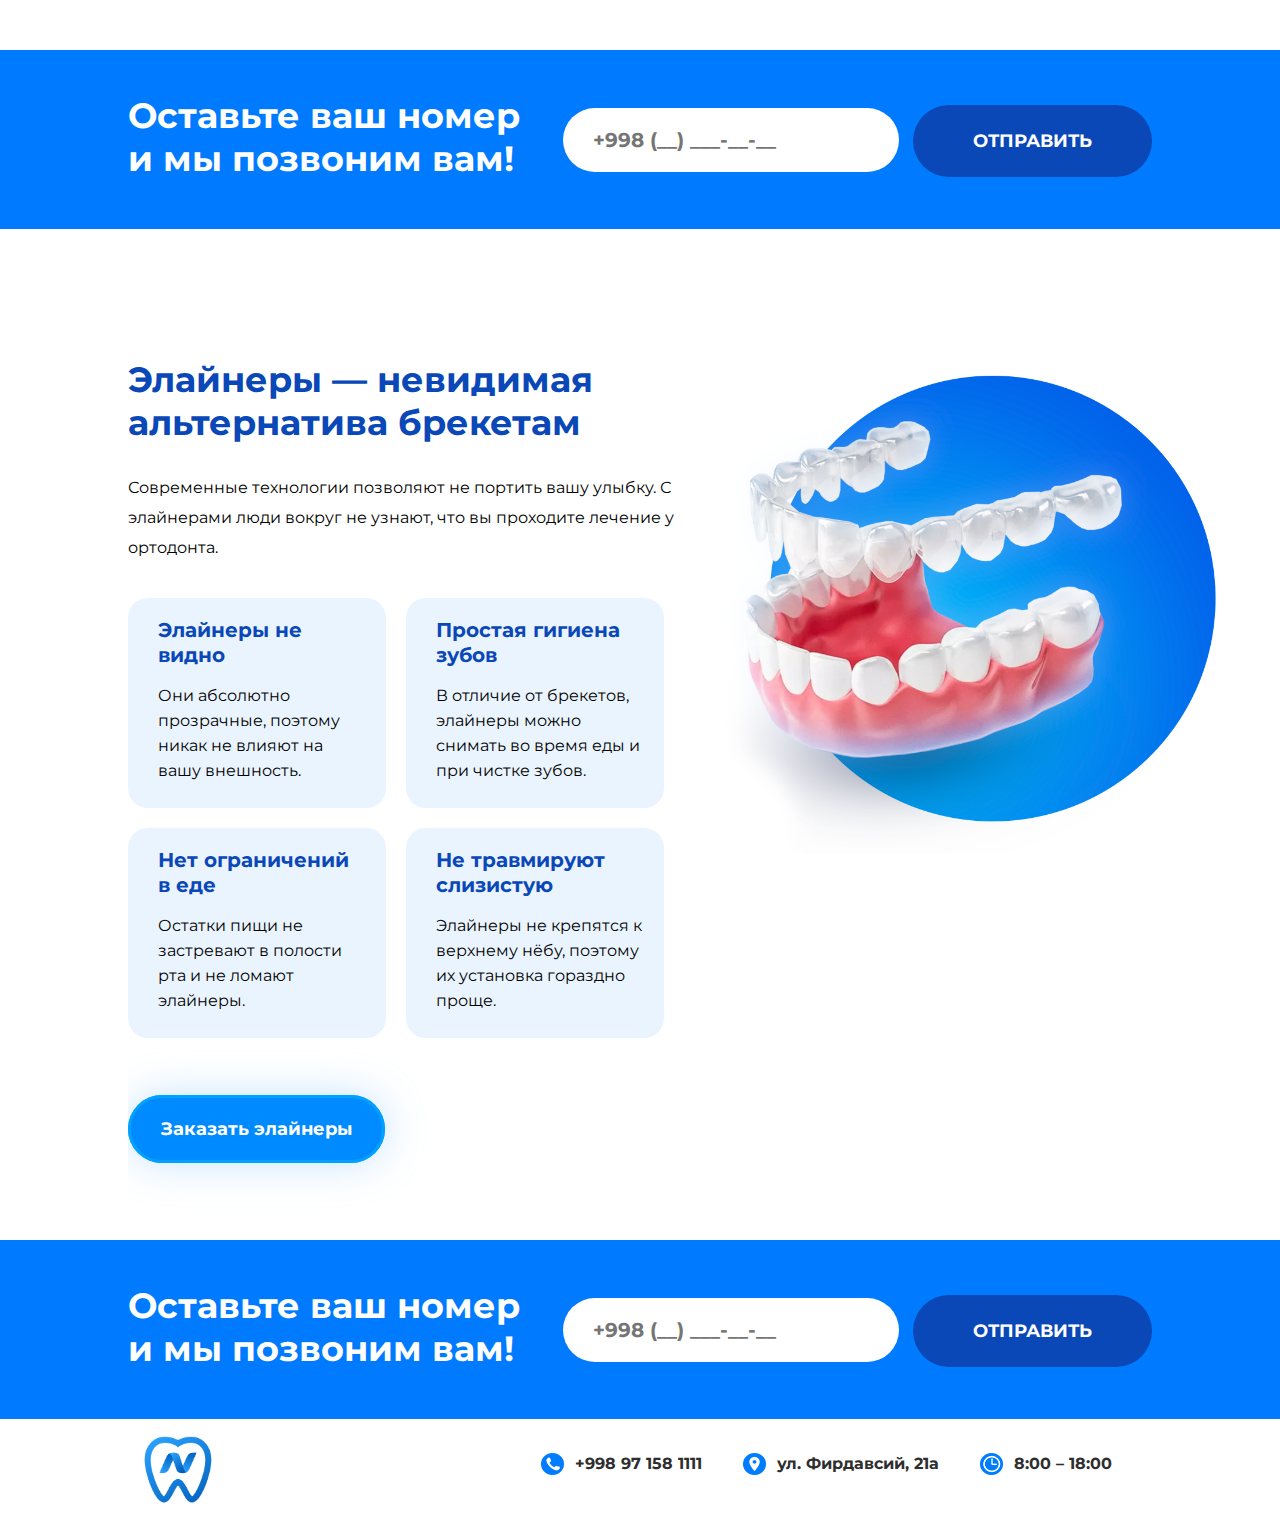
==== commit 9fc99edf: "refactoring" ====
--- a/index.html
+++ b/index.html
@@ -13,13 +13,13 @@
         <div class="popup">
             <div class="container">
                 <div class="popitblock" id="popitblock">
-                    <h2>Оставьте ваш номер телефона и мы вам перезвоним</h2>
-                    <p>Либо позвоните нам с вашего номера и забранируем для вас время:</p>
-                    <a href="#" class="telButton">+998 91 123 45 67</a>
+                    <h2>Оставьте ваш номер,<br>
+                        и мы вам перезвоним!</h2>
                     <form action="telegram.php" method="POST">
-                        <input id="phone" type="text" name="user_phone" placeholder="+998 (__) ___-__-__" data-slots="_">
-                        <input id="submit" type="submit" value="oтправить">
+                        <input class="telNummer" name="user_phone" type="text" placeholder="+998 (__) ___-__-__" data-slots="_">
+                        <input class="submitButton" type="submit" value="ОТПРАВИТЬ">
                     </form>
+
                     <img id="closeit" src="images/close.png" alt="closeit">
                 </div>
             </div>
@@ -29,8 +29,8 @@
                 <div class="topBar">
                     <ul>
                         <li class="topBarList">+998 97 158 1111</li>
-                        <li class="topBarList">Ташкент, ул. Бабура, 61</li>
-                        <li class="topBarList">09:00 — 21:00</li>
+                        <li class="topBarList">ул. Фирдавсий, 21а</li>
+                        <li class="topBarList">8:00 – 18:00</li>
                     </ul>
                     <a href="#" class="buttonNumber" id="openPop">Позвонить</a>
                 </div>
@@ -42,10 +42,10 @@
                     <div class="hero70">
                         <h1>Добро пожаловать<br>в стоматологию Насимова</h1>
                         <p>Мы занимаемся безболезненным лечением зубов и слизистой оболочки полости рта. Устанавливаем
-                                                                                                                                                                                                                                                                                                                                                                                                                                                                                                                                                                                                                                                                                                                                                                                брекеты,
-                                                                                                                                                                                                                                                                                                                                                                                                                                                                                                                                                                                                                                                                                                                                                                                элайнеры и многое другое. Клиника работает под руководством опытного стоматолога и ортодонта
-                                                                                                                                                                                                                                                                                                                                                                                                                                                                                                                                                                                                                                                                                                                                                                                Эльбека
-                                                                                                                                                                                                                                                                                                                                                                                                                                                                                                                                                                                                                                                                                                                                                                                Насимова.</p>
+                                                                                                                                                                                                                                                                                                                                                                                                                                                                                                                                                                                                                                                                                                                                                                                                                                                                                                                                                                                                                                                                                                                                                                                                                                                                            брекеты,
+                                                                                                                                                                                                                                                                                                                                                                                                                                                                                                                                                                                                                                                                                                                                                                                                                                                                                                                                                                                                                                                                                                                                                                                                                                                                            элайнеры и многое другое. Клиника работает под руководством опытного стоматолога и ортодонта
+                                                                                                                                                                                                                                                                                                                                                                                                                                                                                                                                                                                                                                                                                                                                                                                                                                                                                                                                                                                                                                                                                                                                                                                                                                                                            Эльбека
+                                                                                                                                                                                                                                                                                                                                                                                                                                                                                                                                                                                                                                                                                                                                                                                                                                                                                                                                                                                                                                                                                                                                                                                                                                                                            Насимова.</p>
                         <a href="#" class="mainButton" id="openPop">Бесплатная консультация</a>
                         <a href="#" class="heroButtonSecond" id="openPop">Позвонить нам</a>
                     </div>
@@ -66,8 +66,8 @@
                     <div class="whyWeText">
                         <h2>Почему вам стоит выбрать нашу клинику?</h2>
                         <p>Команда доктора Насимова работает вместе более 3 лет. Среди специалистов клиники есть профессора,
-                                                                                                                                                                                                                                                                                                                                                                                                                                                                                                                                                                                                                                                                                                                                                                                которые занимаются и обучаются за рубежом. Мы используем самые современные технологии для
-                                                                                                                                                                                                                                                                                                                                                                                                                                                                                                                                                                                                                                                                                                                                                                                безболезненного лечения. И дети, и взрослые чувствуют себя комфортно в кресле наших врачей.</p>
+                                                                                                                                                                                                                                                                                                                                                                                                                                                                                                                                                                                                                                                                                                                                                                                                                                                                                                                                                                                                                                                                                                                                                                                                                                                                            которые занимаются и обучаются за рубежом. Мы используем самые современные технологии для
+                                                                                                                                                                                                                                                                                                                                                                                                                                                                                                                                                                                                                                                                                                                                                                                                                                                                                                                                                                                                                                                                                                                                                                                                                                                                            безболезненного лечения. И дети, и взрослые чувствуют себя комфортно в кресле наших врачей.</p>
                         <a href="#" class="mainButton buttonWhyWe" id="openPop">Узнать подробнее</a>
                         <img src="images/team-group.jpg" alt="Our doctors">
                     </div>
@@ -120,7 +120,7 @@
                     <div class="alignersText">
                         <h2>Элайнеры — невидимая альтернатива брекетам</h2>
                         <p>Современные технологии позволяют не портить вашу улыбку. С элайнерами люди вокруг не узнают, что
-                                                                                                                                                                                                                                                                                                                                                                                                                                                                                                                                                                                                                                                                                                                                                                                вы проходите лечение у ортодонта.</p>
+                                                                                                                                                                                                                                                                                                                                                                                                                                                                                                                                                                                                                                                                                                                                                                                                                                                                                                                                                                                                                                                                                                                                                                                                                                                                            вы проходите лечение у ортодонта.</p>
                         <ul class="alignersList">
                             <li class="alignersItem">
                                 <p class="alignersHeader">Элайнеры не видно</p>
@@ -169,114 +169,6 @@
                     <a href="https://www.instagram.com/nasimov.orthodontics/" class="mainButton" target="_blank">Все специалисты</a>
                 </div>
             </section>
-            <section class="testimonials">
-                <div class="container testimonial">
-                    <h2>Отзывы наших клиентов</h2>
-                    <div class="wrapper">
-                        <div class="card">
-                            <div class="card-thumb">
-                                <img src="images/img-1.jpeg" class="client-img" alt="">
-                            </div>
-                            <div class="card-body">
-                                <h3 class="clientName">Ким Анна</h3>
-                                <p class="review">Lorem, ipsum dolor sit amet consectetur adipisicing elit. Ea, nam. Fugiat, ut provident. Nulla quibusdam labore ea est consequatur sequi fuga iusto laudantium, earum doloremque?</p>
-                                <div class="rating">
-                                    <img src="images/star-fill.png" class="star" alt="">
-                                    <img src="images/star-fill.png" class="star" alt="">
-                                    <img src="images/star-fill.png" class="star" alt="">
-                                    <img src="images/star-fill.png" class="star" alt="">
-                                    <img src="images/star-no-fill.png" class="star" alt="">
-                                </div>
-                            </div>
-                        </div>
-                        <div class="card">
-                            <div class="card-thumb">
-                                <img src="images/img-2.jpeg" class="client-img" alt="">
-                            </div>
-                            <div class="card-body">
-                                <h3 class="clientName">Ким Анна</h3>
-                                <p class="review">Lorem, ipsum dolor sit amet consectetur adipisicing elit. Ea, nam. Fugiat, ut provident. Nulla quibusdam labore ea est consequatur sequi fuga iusto laudantium, earum doloremque?</p>
-                                <div class="rating">
-                                    <img src="images/star-fill.png" class="star" alt="">
-                                    <img src="images/star-fill.png" class="star" alt="">
-                                    <img src="images/star-fill.png" class="star" alt="">
-                                    <img src="images/star-fill.png" class="star" alt="">
-                                    <img src="images/star-no-fill.png" class="star" alt="">
-                                </div>
-                            </div>
-                        </div>
-                        <div class="card">
-                            <div class="card-thumb">
-                                <img src="images/img-3.jpeg" class="client-img" alt="">
-                            </div>
-                            <div class="card-body">
-                                <h3 class="clientName">Ким Анна</h3>
-                                <p class="review">Lorem, ipsum dolor sit amet consectetur adipisicing elit. Ea, nam. Fugiat, ut provident. Nulla quibusdam labore ea est consequatur sequi fuga iusto laudantium, earum doloremque?</p>
-                                <div class="rating">
-                                    <img src="images/star-fill.png" class="star" alt="">
-                                    <img src="images/star-fill.png" class="star" alt="">
-                                    <img src="images/star-fill.png" class="star" alt="">
-                                    <img src="images/star-fill.png" class="star" alt="">
-                                    <img src="images/star-no-fill.png" class="star" alt="">
-                                </div>
-                            </div>
-                        </div>
-                        <div class="card">
-                            <div class="card-thumb">
-                                <img src="images/img-3.jpeg" class="client-img" alt="">
-                            </div>
-                            <div class="card-body">
-                                <h3 class="clientName">Ким Анна</h3>
-                                <p class="review">Lorem, ipsum dolor sit amet consectetur adipisicing elit. Ea, nam. Fugiat, ut provident. Nulla quibusdam labore ea est consequatur sequi fuga iusto laudantium, earum doloremque?</p>
-                                <div class="rating">
-                                    <img src="images/star-fill.png" class="star" alt="">
-                                    <img src="images/star-fill.png" class="star" alt="">
-                                    <img src="images/star-fill.png" class="star" alt="">
-                                    <img src="images/star-fill.png" class="star" alt="">
-                                    <img src="images/star-no-fill.png" class="star" alt="">
-                                </div>
-                            </div>
-                        </div>
-                        <div class="card">
-                            <div class="card-thumb">
-                                <img src="images/img-3.jpeg" class="client-img" alt="">
-                            </div>
-                            <div class="card-body">
-                                <h3 class="clientName">Ким Анна</h3>
-                                <p class="review">Lorem, ipsum dolor sit amet consectetur adipisicing elit. Ea, nam. Fugiat, ut provident. Nulla quibusdam labore ea est consequatur sequi fuga iusto laudantium, earum doloremque?</p>
-                                <div class="rating">
-                                    <img src="images/star-fill.png" class="star" alt="">
-                                    <img src="images/star-fill.png" class="star" alt="">
-                                    <img src="images/star-fill.png" class="star" alt="">
-                                    <img src="images/star-fill.png" class="star" alt="">
-                                    <img src="images/star-no-fill.png" class="star" alt="">
-                                </div>
-                            </div>
-                        </div>
-                        <div class="card">
-                            <div class="card-thumb">
-                                <img src="images/img-3.jpeg" class="client-img" alt="">
-                            </div>
-                            <div class="card-body">
-                                <h3 class="clientName">Ким Анна</h3>
-                                <p class="review">Lorem, ipsum dolor sit amet consectetur adipisicing elit. Ea, nam. Fugiat, ut provident. Nulla quibusdam labore ea est consequatur sequi fuga iusto laudantium, earum doloremque?</p>
-                                <div class="rating">
-                                    <img src="images/star-fill.png" class="star" alt="">
-                                    <img src="images/star-fill.png" class="star" alt="">
-                                    <img src="images/star-fill.png" class="star" alt="">
-                                    <img src="images/star-fill.png" class="star" alt="">
-                                    <img src="images/star-no-fill.png" class="star" alt="">
-                                </div>
-                            </div>
-                        </div>
-                    </div>
-                    <div class="indicators">
-                        <button class="active"></button>
-                        <button></button>
-                        <button></button>
-                    </div>
-                </div>
-            </section>
             <section class="contactUsForm">
                 <div class="container">
                     <div class="fiftyTofifty">
@@ -296,8 +188,8 @@
                     <img class="logo__footer" src="images/n-logo.png" alt="">
                     <ul>
                         <li class="topBarList">+998 97 158 1111</li>
-                        <li class="topBarList">Ташкент, ул. Бабура, 61</li>
-                        <li class="topBarList">09:00 — 21:00</li>
+                        <li class="topBarList">ул. Фирдавсий, 21а</li>
+                        <li class="topBarList">8:00 – 18:00</li>
                     </ul>
                 </div>
             </div>
--- a/style.css
+++ b/style.css
@@ -172,7 +172,8 @@
 }
 .whyWe .container{
     position: relative;
-    margin-bottom: 60px;
+    padding-bottom: 60px;
+    padding-bottom: 100px;
 }
 
 .whyWeText{
@@ -225,7 +226,6 @@
 /*-----SLIDER-----*/
 .testimonials{
     width: 100%;
-    margin-top: 70px;
     height: 90vh;
     display: flex;
     justify-content: center;
@@ -350,8 +350,7 @@
 }
 
 /*----Aligners----*/
-.aligners{
-
+.aligners .alignersText{
     margin-bottom: 100px;
 }
 
@@ -517,7 +516,7 @@
     background-color: rgba(0, 0, 0, 0.884);
 }
 .popitblock{
-    width: 50%;
+    width: 45%;
     margin: 25% auto;
     padding: 20px 70px;
     border-radius: 30px;
@@ -582,6 +581,22 @@
     width: auto;
 }
 
+.popitblock form{
+    float: none;
+}
+.popitblock .telNummer{
+    padding: 20px 40px;
+    font-weight: 500;
+}
+.popitblock .submitButton{
+    margin-left: -70px;
+    margin-bottom: 40px;
+    padding: 20px 40px;
+}
+.popitblock h2{
+    font-size: 41px;
+}
+
 
 @media (max-width: 800px){
     .container{
@@ -615,7 +630,7 @@
     }
 }
 
-@media screen and (min-width: 1024px) and (max-width: 1439px){
+@media screen and (min-width: 1024px) and (max-width: 1280px){
     .container{
         width: 90%;
         overflow: hidden;
@@ -878,15 +893,34 @@
     }
     .popitblock{
         margin: 100px auto;
-        height: 55vh;
         width: 80%;
-        padding: 0px;
+        padding: 0 0 30px 0;
+    }
+    .popitblock .container{
+        margin: 50% auto;
     }
     .popitblock h2{
         width: 100%;
-        padding: 25px 25px 10px 25px;
-        font-size: 26px;
-        margin: 0;
+        padding: 20px 0 5px 0;
+        font-size: 20px;
+        display: block;
+        margin: 0 auto;
+        text-align: center;
+    }
+    .popitblock .telNummer{
+        padding: 20px 40px;
+        font-weight: 500;
+        font-size: 18px;
+        width: 50%;
+        display: block;
+        margin: 15px auto;
+    }
+    .popitblock .submitButton{
+        margin-left: 0px;
+        display: block;
+        margin: 0 auto;
+        font-size: 18px;
+        padding: 20px 40px;
     }
     .popitblock p{
         padding: 0 25px;
@@ -921,4 +955,82 @@
 .contactUsForm{
     position: relative;
     z-index: 99;
+}
+
+@media screen and (min-width: 1280px) and (max-width: 1440px){
+    .container{
+        width: 80%;
+    }
+    .hero70 h1{
+        font-size: 35px;
+        margin-top: 23vh;
+    }
+    .hero70 p{
+        font-size: 18px;
+        margin-bottom: 50px;
+    }
+    .hero70 .mainButton, .heroButtonSecond{
+        padding: 20px 30px;
+        box-shadow: none;
+    }
+    .whyWeText{
+        width: 50%;
+    }
+    .whyWe .container{
+        margin-bottom: 0;
+    }
+    .whyWe{
+        margin-bottom: 0;
+    }
+    .whyWeText .buttonWhyWe{
+        padding: 20px 30px;
+        box-shadow: none;
+    }
+    .whyWeText p{
+        font-size: 18px;
+    }
+    .whyWeText img{
+        width: 50%;
+    } 
+    .contactUsForm .submitButton{
+        font-size: 18px;
+        margin: 20px 30px;
+        margin: 0 0 0 10px;
+    }
+    .telNummer{
+        padding: 20px 30px;
+    }
+    .aligners p{
+        font-size: 18px;
+    }
+    .aligners .alignersText{
+        width: 58%;
+    }
+    .alignersItem{
+        width: 35%;
+    }
+    .aligners p{
+        font-size: 16px;
+        margin: 15px 0;
+    }
+
+    .alignersText .mainButton{
+        padding: 20px 30px;
+        font-size: 18px;
+    }
+
+    .popitblock .telNummer{
+        padding: 20px 40px;
+        font-weight: 500;
+        font-size: 18px;
+    }
+    .popitblock .submitButton{
+        margin-left: -70px;
+        margin-bottom: 40px;
+        font-size: 18px;
+        padding: 20px 40px;
+    }
+    .popitblock h2{
+        font-size: 35px;
+    }
 }